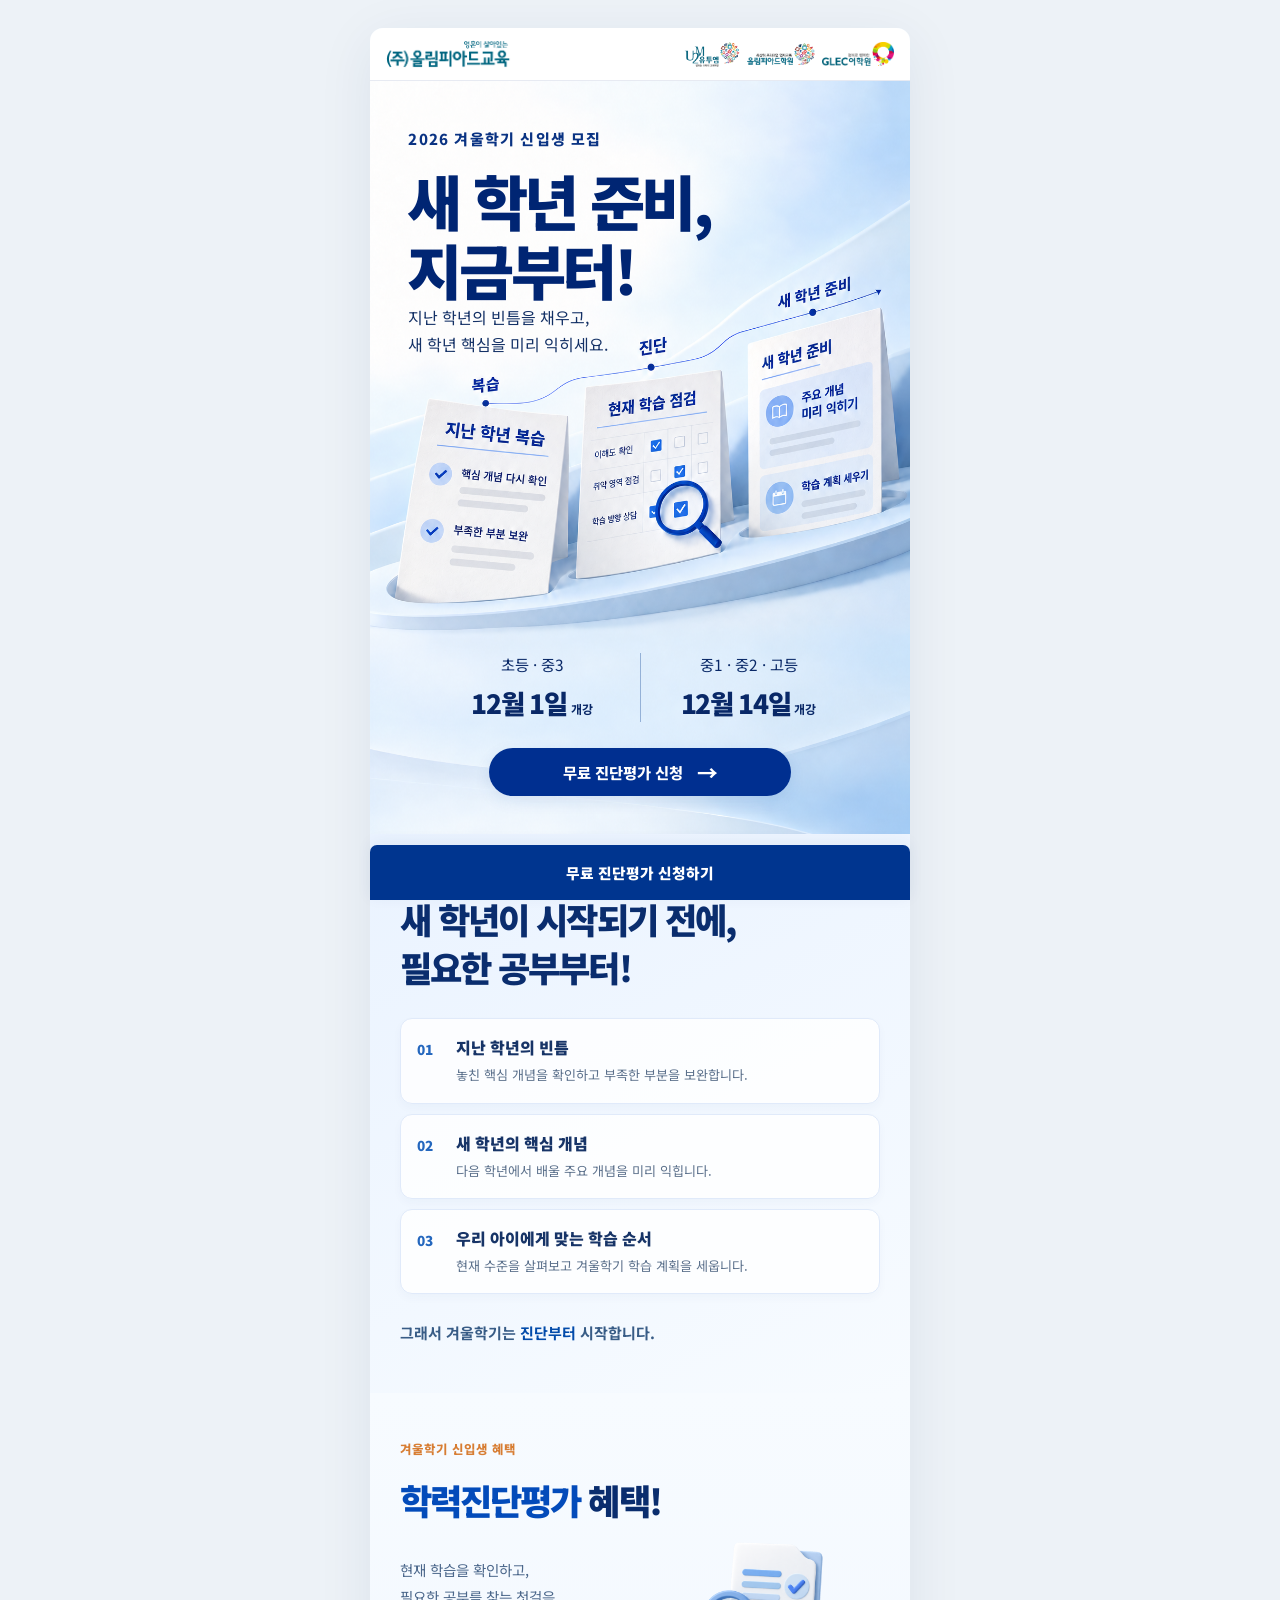
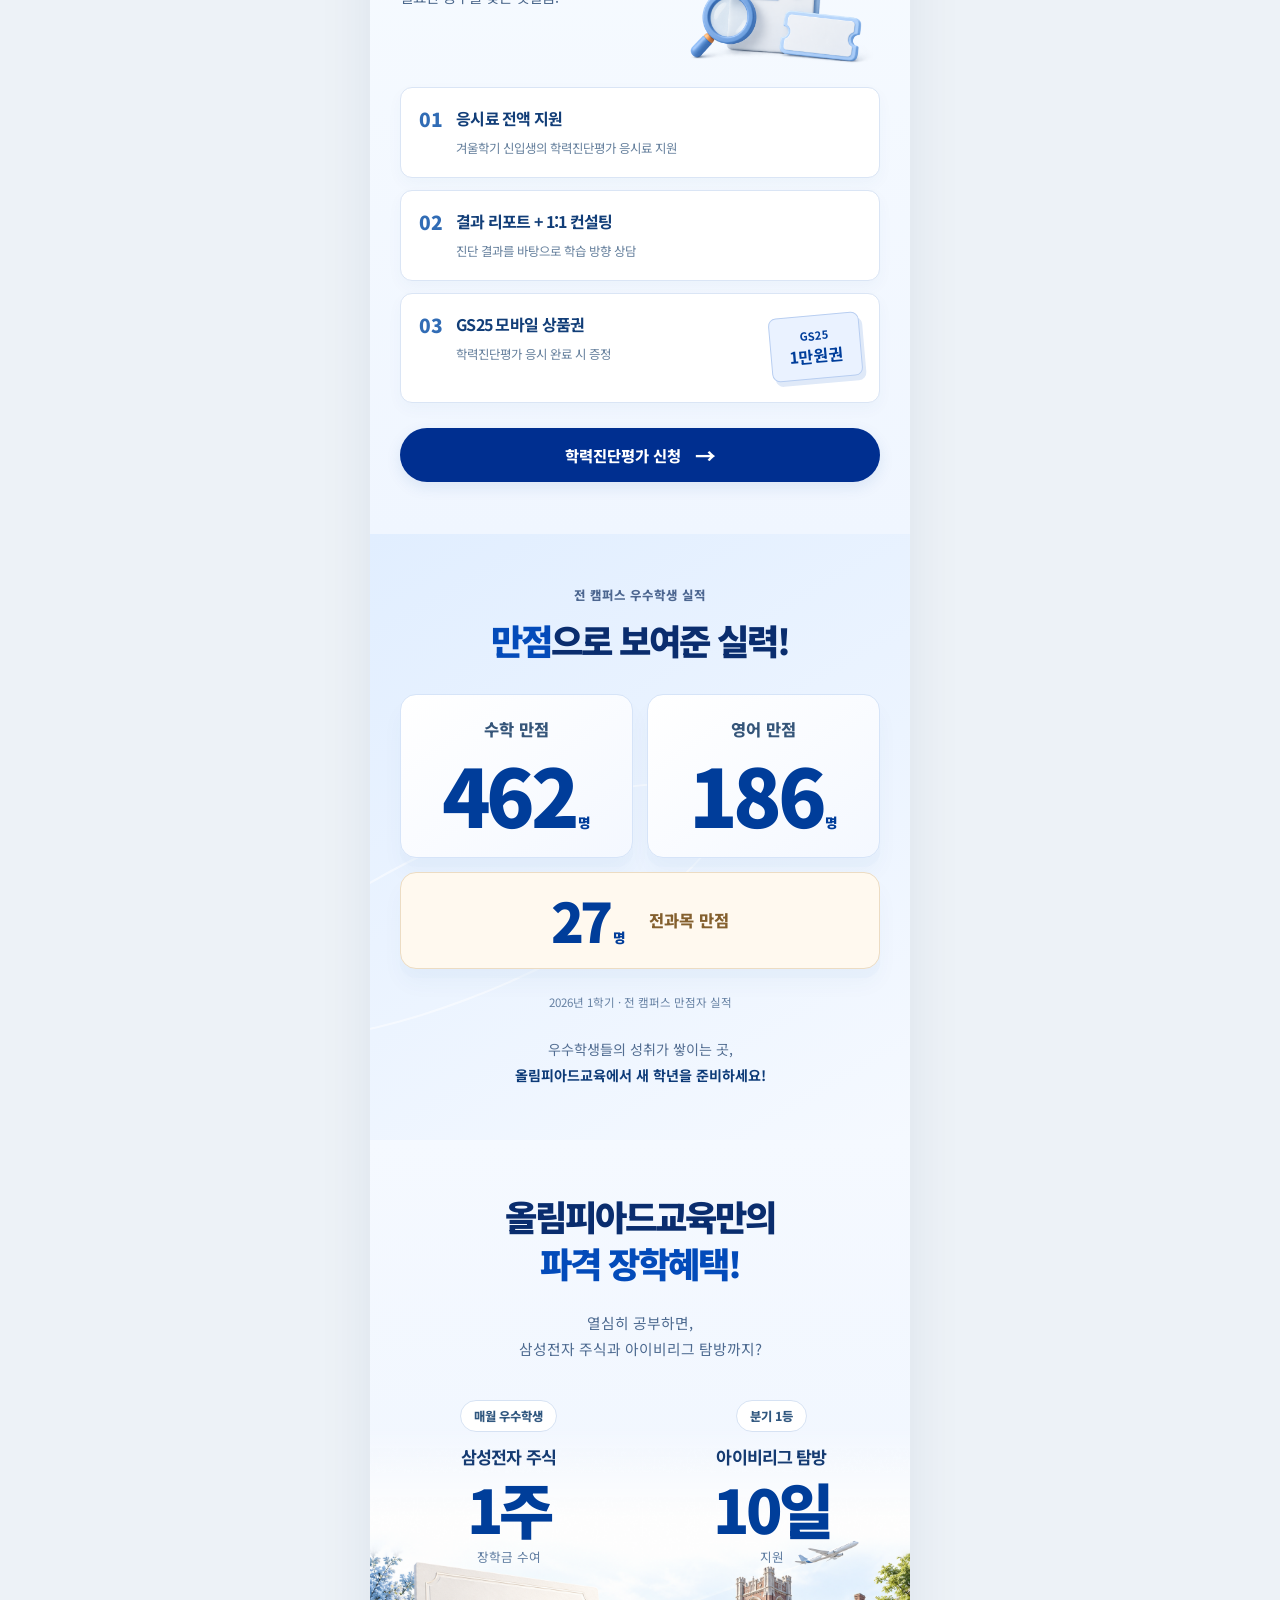
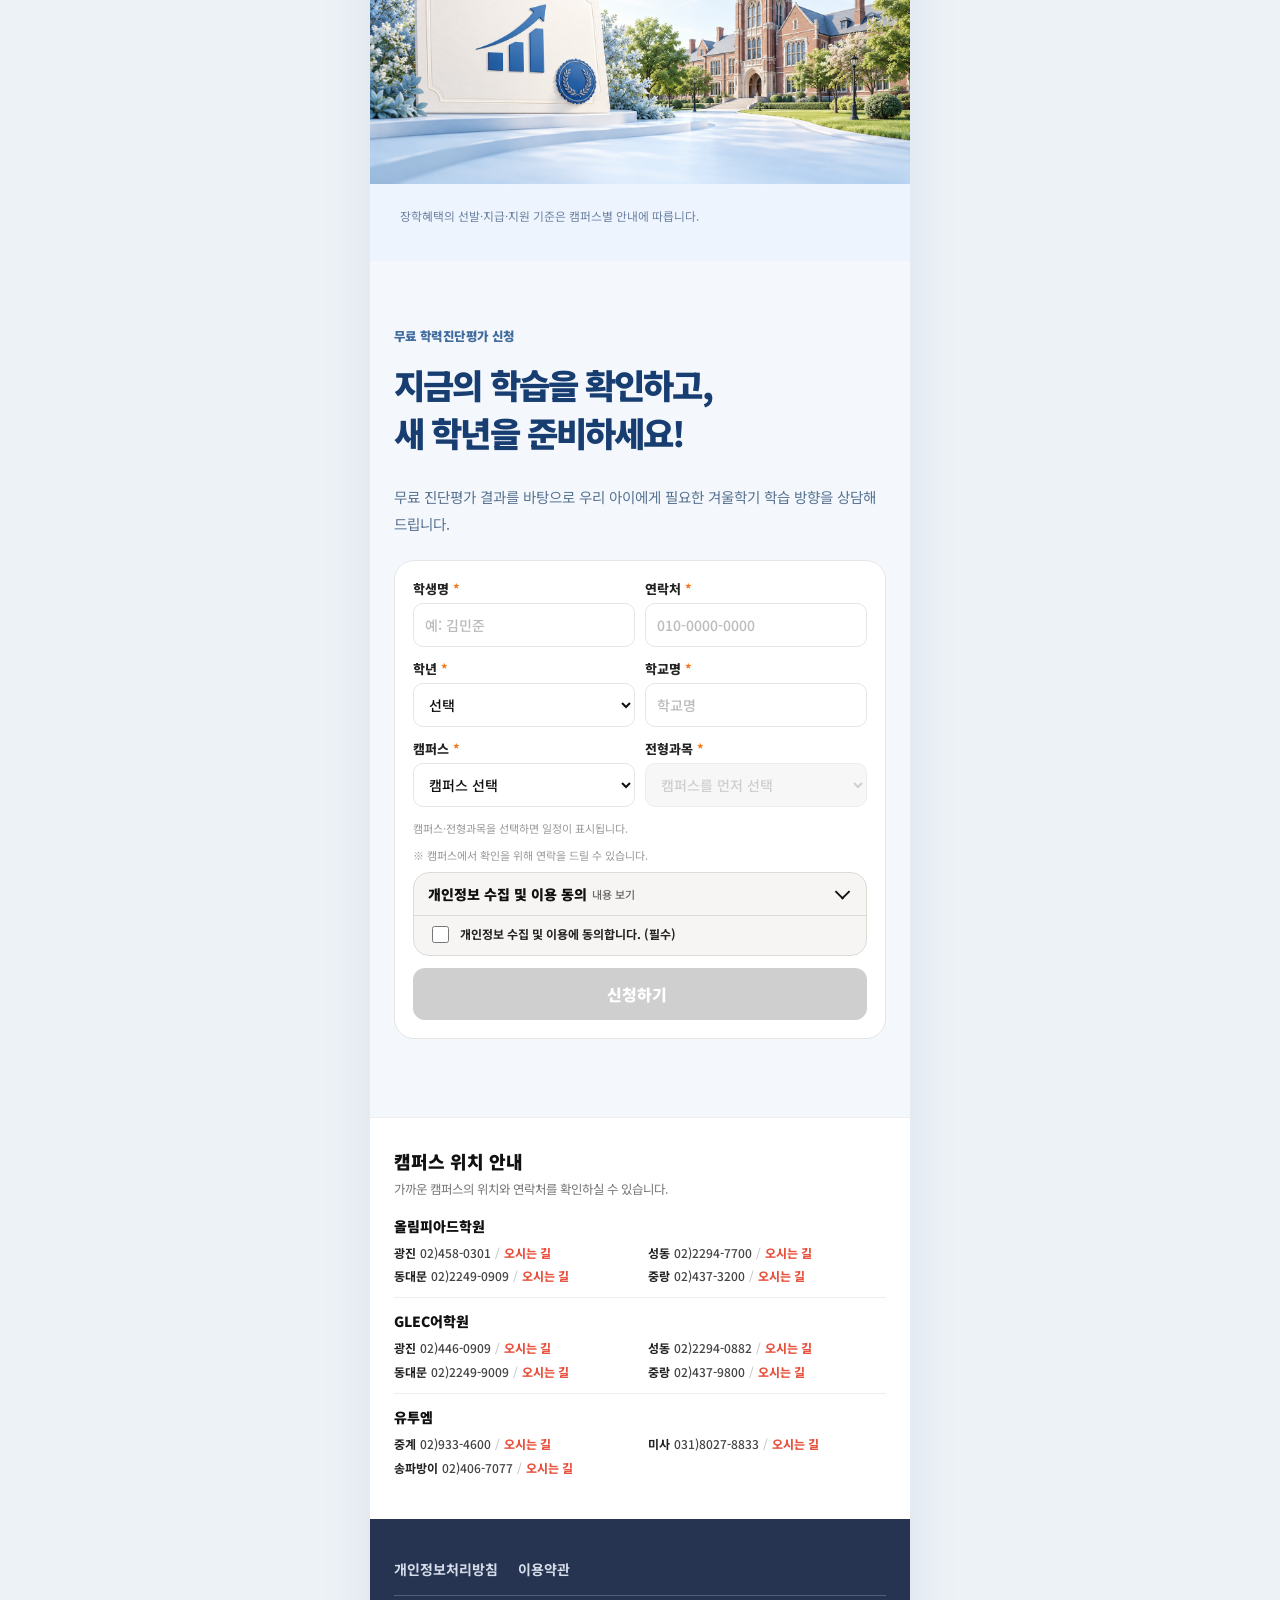
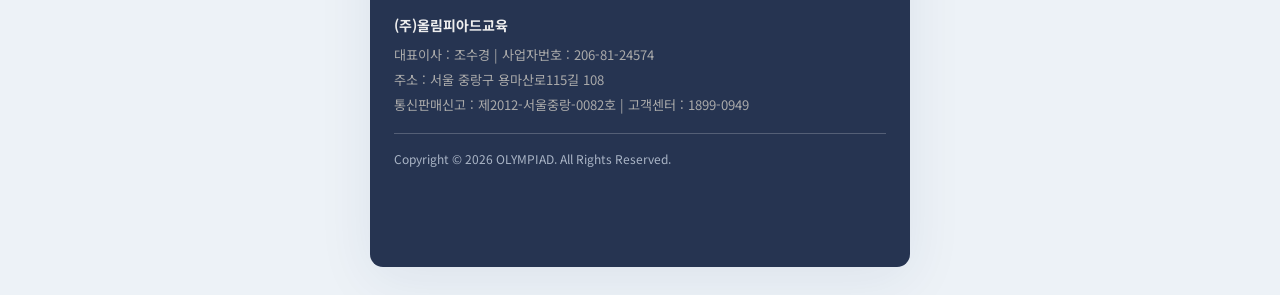
==== index.html @ a8b09dcf "Compact application form and open completion in a new window" ====
<!doctype html>
<html lang="ko">
<head>
  <meta charset="utf-8">
  <meta name="viewport" content="width=device-width, initial-scale=1">
  <meta name="theme-color" content="#10294b">
  <meta name="description" content="2026 겨울학기 신입생 모집. 새 학년을 준비하는 겨울, 무료 진단평가와 학습 상담으로 우리 아이에게 필요한 학습부터 시작하세요.">
  <title>2026 겨울학기 신입생 모집 | 올림피아드교육</title>
  <link rel="icon" type="image/svg+xml" href="data:image/svg+xml,%3Csvg xmlns='http://www.w3.org/2000/svg' viewBox='0 0 64 64'%3E%3Crect width='64' height='64' rx='14' fill='%2310294b'/%3E%3Cpath d='M14 46 30 17l8 14 12-8' fill='none' stroke='%2336c5d8' stroke-width='7' stroke-linecap='round' stroke-linejoin='round'/%3E%3C/svg%3E">
  <link rel="preconnect" href="https://fonts.googleapis.com">
  <link rel="preconnect" href="https://fonts.gstatic.com" crossorigin>
  <link href="https://fonts.googleapis.com/css2?family=Noto+Sans+KR:wght@400;500;600;700;800;900&display=swap" rel="stylesheet">
  <link rel="stylesheet" href="styles.css">
  <link rel="stylesheet" href="journey.css?v=20261006-spacing">
  <link rel="stylesheet" href="application-form.css?v=20261012-compact-popup">
</head>
<body>
  <div class="page-shell">
    <header class="site-header">
      <img class="top-logo" src="assets/logo-edu.png" alt="올림피아드교육">
      <div class="top-brand-logos" aria-label="교육 브랜드">
        <img class="logo-u2m" src="assets/logo-u2m.png" alt="U2M">
        <img class="logo-academy" src="assets/logo-academy.png" alt="올림피아드학원">
        <img class="logo-glec" src="assets/logo-glec.png" alt="GLEC 어학원">
      </div>
    </header>

    <main>
      <section class="campaign-hero" aria-labelledby="hero-title">
        <p class="campaign-label">2026 겨울학기 신입생 모집</p>
        <h1 id="hero-title">새 학년 준비,<br><strong>지금부터!</strong></h1>
        <p class="sr-only">복습: 지난 학년 핵심 개념 다시 확인, 부족한 부분 보완. 진단: 이해도 확인, 취약 영역 점검, 학습 방향 상담. 새 학년 준비: 주요 개념 미리 익히기, 학습 계획 세우기.</p>
        <p class="campaign-intro">지난 학년의 빈틈을 채우고,<br>새 학년 핵심을 미리 익히세요.</p>
        <div class="hero-enrollment">
          <div class="campaign-dates" aria-label="겨울학기 개강 일정">
            <div><span>초등 · 중3</span><strong>12월 1일</strong><small>개강</small></div>
            <div><span>중1 · 중2 · 고등</span><strong>12월 14일</strong><small>개강</small></div>
          </div>
          <a class="campaign-button" href="#consultation">무료 진단평가 신청 <span aria-hidden="true">→</span></a>
        </div>
      </section>

      <section class="editorial-section preparation" aria-labelledby="reason-title">
        <h2 id="reason-title">새 학년이 시작되기 전에,<br>필요한 공부부터!</h2>
        <div class="reason-list">
          <article>
            <span class="reason-number">01</span>
            <div><h3>지난 학년의 빈틈</h3><p>놓친 핵심 개념을 확인하고 부족한 부분을 보완합니다.</p></div>
          </article>
          <article>
            <span class="reason-number">02</span>
            <div><h3>새 학년의 핵심 개념</h3><p>다음 학년에서 배울 주요 개념을 미리 익힙니다.</p></div>
          </article>
          <article>
            <span class="reason-number">03</span>
            <div><h3>우리 아이에게 맞는 학습 순서</h3><p>현재 수준을 살펴보고 겨울학기 학습 계획을 세웁니다.</p></div>
          </article>
        </div>
        <p class="reason-conclusion">그래서 겨울학기는 <strong>진단부터</strong> 시작합니다.</p>
      </section>

      <section class="editorial-section assessment-benefits" aria-labelledby="benefits-title">
        <p class="campaign-label accent-label">겨울학기 신입생 혜택</p>
        <h2 id="benefits-title"><em>학력진단평가</em> 혜택!</h2>
        <div class="benefit-intro"><p>현재 학습을 확인하고,<br>필요한 공부를 찾는 첫걸음.</p><img src="assets/benefit-art-v3.png" alt="진단 리포트와 학습 점검, 상품권 혜택을 표현한 이미지" loading="lazy"></div>
        <ol class="benefit-lines">
          <li><span>01</span><div><h3>응시료 전액 지원</h3><p>겨울학기 신입생의 학력진단평가 응시료 지원</p></div></li>
          <li><span>02</span><div><h3>결과 리포트 + 1:1 컨설팅</h3><p>진단 결과를 바탕으로 학습 방향 상담</p></div></li>
          <li class="voucher-benefit"><span>03</span><div><h3>GS25 모바일 상품권</h3><p>학력진단평가 응시 완료 시 증정</p><b class="voucher-ticket"><span>GS25</span><strong>1만원권</strong></b></div></li>
        </ol>
        <a class="campaign-button" href="#consultation">학력진단평가 신청 <span aria-hidden="true">→</span></a>
      </section>

      <section class="editorial-section achievement" aria-labelledby="results-title">
        <p class="campaign-label">전 캠퍼스 우수학생 실적</p>
        <h2 id="results-title"><em>만점</em>으로 보여준 실력!</h2>
        <div class="score-lines">
          <div><strong>462<small>명</small></strong><span>수학 만점</span></div>
          <div><strong>186<small>명</small></strong><span>영어 만점</span></div>
          <div><strong>27<small>명</small></strong><span>전과목 만점</span></div>
        </div>
        <p class="achievement-period">2026년 1학기 · 전 캠퍼스 만점자 실적</p>
        <p class="achievement-message">우수학생들의 성취가 쌓이는 곳,<br><strong>올림피아드교육에서 새 학년을 준비하세요!</strong></p>
      </section>

      <section class="editorial-section rewards" aria-labelledby="scholarship-title">
        <h2 id="scholarship-title">올림피아드교육만의<br><em>파격 장학혜택!</em></h2>
        <p class="reward-question">열심히 공부하면,<br>삼성전자 주식과 아이비리그 탐방까지?</p>
        <div class="reward-scenes">
          <article class="stock-reward"><span>매월 우수학생</span><h3>삼성전자 주식</h3><strong>1주</strong><p>장학금 수여</p></article>
          <article class="travel-reward"><span>분기 1등</span><h3>아이비리그 탐방</h3><strong>10일</strong><p>지원</p></article>
          <img class="reward-panorama" src="assets/reward-art-v3.png" alt="주식 장학금과 해외 대학 탐방을 표현한 이미지" loading="lazy">
        </div>
        <p class="fine-print">장학혜택의 선발·지급·지원 기준은 캠퍼스별 안내에 따릅니다.</p>
      </section>

      <section class="section consultation" id="consultation" aria-labelledby="consultation-title">
        <p class="section-index">무료 학력진단평가 신청</p>
        <h2 id="consultation-title">지금의 학습을 확인하고,<br>새 학년을 준비하세요!</h2>
        <p class="section-lead">무료 진단평가 결과를 바탕으로 우리 아이에게 필요한 겨울학기 학습 방향을 상담해 드립니다.</p>
        <form id="applicationForm" class="form-wrap">
            <div class="form-grid" style="margin-bottom:18px;">
                <div class="form-field" style="margin-bottom:0;">
                    <label>학생명 <b>*</b></label>
                    <input name="studentName" required placeholder="예: 김민준">
                </div>
                <div class="form-field" style="margin-bottom:0;">
                    <label>연락처 <b>*</b></label>
                    <input name="phone" type="tel" required placeholder="010-0000-0000">
                </div>
            </div>
            <div class="form-grid" style="margin-bottom:18px;">
                <div class="form-field" style="margin-bottom:0;">
                    <label>학년 <b>*</b></label>
                    <select name="grade" required>
                        <option value="">선택</option>
                        <option>초2</option><option>초3</option><option>초4</option><option>초5</option><option>초6</option>
                        <option>중1</option><option>중2</option><option>중3</option>
                        <option>고1</option><option>고2</option><option>고3</option>
                    </select>
                </div>
                <div class="form-field" style="margin-bottom:0;">
                    <label>학교명 <b>*</b></label>
                    <input name="school" required placeholder="학교명">
                </div>
            </div>
            <div class="form-grid" style="margin-bottom:18px;">
                <div class="form-field" style="margin-bottom:0;">
                    <label>캠퍼스 <b>*</b></label>
                    <select id="campusSelect" name="campus" required>
                        <option value="">캠퍼스 선택</option>
                    </select>
                </div>
                <div class="form-field" style="margin-bottom:0;">
                    <label>전형과목 <b>*</b></label>
                    <select id="subjectSelect" name="subject" required disabled>
                        <option value="">캠퍼스를 먼저 선택</option>
                    </select>
                </div>
            </div>

            <p id="calendarInstruction" class="form-note">캠퍼스·전형과목을 선택하면 일정이 표시됩니다.</p>
            <div class="cal-wrap" hidden>
                <div class="cal-head">
                    <button id="prevMonthButton" type="button" aria-label="이전 달">‹</button>
                    <strong id="monthTitle">2026.11</strong>
                    <button id="nextMonthButton" type="button" aria-label="다음 달">›</button>
                </div>
                <div class="cal-days-header">
                    <span>일</span><span>월</span><span>화</span><span>수</span><span>목</span><span>금</span><span>토</span>
                </div>
                <div id="calendarDays" class="cal-days"></div>
            </div>

            <div class="time-wrap" hidden>
                <h4>희망시간 선택</h4>
                <div id="timeList" style="display:flex;flex-wrap:wrap;gap:8px;"></div>
            </div>

            <div class="date-row" hidden>
                <div class="date-box">
                    <div class="lbl">희망날짜</div>
                    <strong id="selectedDateText">날짜 선택 전</strong>
                </div>
                <div class="date-box">
                    <div class="lbl">희망시간</div>
                    <strong id="selectedTimeText">시간 선택 전</strong>
                </div>
            </div>

            <input type="hidden" name="region" value="서울특별시">
            <input type="hidden" name="referralSource" value="기타">
            <input type="hidden" name="referralDetail" value="랜딩">

            <p class="form-note">※ 캠퍼스에서 확인을 위해 연락을 드릴 수 있습니다.</p>
            <p id="submitStatus" class="form-status" role="status" aria-live="polite"></p>

            <div class="privacy-consent">
                <details class="privacy-details">
                    <summary>
                        <span class="privacy-summary-title">개인정보 수집 및 이용 동의</span>
                        <span class="privacy-summary-hint">내용 보기</span>
                    </summary>
                    <div class="privacy-box" tabindex="0">
                        <p>(주)올림피아드교육은 고객상담과 학력진단 및 설명회 신청시 다음과 같이 개인정보를 수집하고 있습니다. 수집한 개인정보는 “개인정보보호법”에 따라 보호하며, 개인정보 수집·이용목적 외로 처리하거나 정보주체의 동의 없이 외부에 제공 및 공유하지 않습니다. 또한, 개인정보가 분실·도난·유출·변조·훼손되지 않도록 안정성 확보에 필요한 조치를 취합니다.</p>
                        <h4>1. 수집하는 개인정보 항목</h4>
                        <p>(필수) 학생명, 연락처(자택 또는 휴대폰)<br>(선택) 학년, 학교명, 학부모이름, 이메일, 상담구분, 알게된 경로</p>
                        <h4>2. 개인정보의 수집 및 이용목적</h4>
                        <p>가. 고객 문의 응대 및 상담<br>나. 설명회 신청 참석 대상자 확인<br>다. 학력진단 신청 및 접수</p>
                        <h4>3. 개인정보의 보유 및 이용기간</h4>
                        <p>원칙적으로 개인정보의 수집 및 이용 목적이 달성된 후에는 이용자의 개인정보를 지체 없이 파기 합니다. 단, 회사 업무 및 통신비밀보호법, 전자상거래법 등 관련 법령에 의한 정보보호 및 보유 필요시 명시 기간 동안 다음과 같은 목적을 위해 보존합니다.</p>
                        <p>- 상담 및 설명회, 학력진단 업무처리, 분쟁 조정을 위한 기록보존, 불만 처리 등 민원처리, 고지사항 전달, 교육정보 제공</p>
                        <p>- 서비스 별 이용 및 보유 기간<br>• 입학상담 : 업무 종료후 6개월<br>• 학력진단 : 업무 종료후 6개월<br>• 설명회 : 행사 종료후 10일</p>
                        <h4>4. 개인정보 수집 · 이용에 대한 동의를 거부하실 수 있습니다.</h4>
                        <p>단, 필수 항목에 동의하지 않으시면 상담, 설명회, 학력진단 안내에 일부 제한이 있습니다.</p>
                    </div>
                </details>
                <label class="privacy-check">
                    <input id="privacyAgree" name="privacyAgree" type="checkbox" required>
                    <span>개인정보 수집 및 이용에 동의합니다. (필수)</span>
                </label>
            </div>

            <button id="submitButton" type="submit" class="submit-btn" disabled>
                신청하기 <i class="fa-solid fa-chevron-right" style="margin-left:6px;font-size:13px;"></i>
            </button>
        </form>
      </section>
    </main>

    <section class="campus-guide" aria-labelledby="campus-guide-title">
      <h2 class="campus-guide-title" id="campus-guide-title">캠퍼스 위치 안내</h2>
      <p class="campus-guide-desc">가까운 캠퍼스의 위치와 연락처를 확인하실 수 있습니다.</p>
      <div class="campus-group"><h3>올림피아드학원</h3><div class="campus-list">
        <div class="campus-item"><span class="campus-name">광진</span><a class="campus-phone" href="tel:024580301">02)458-0301</a><span class="campus-divider">/</span><a class="campus-location" href="https://naver.me/GbDd2W6d" target="_blank" rel="noopener">오시는 길</a></div>
        <div class="campus-item"><span class="campus-name">성동</span><a class="campus-phone" href="tel:0222947700">02)2294-7700</a><span class="campus-divider">/</span><a class="campus-location" href="https://naver.me/5PV4rDvb" target="_blank" rel="noopener">오시는 길</a></div>
        <div class="campus-item"><span class="campus-name">동대문</span><a class="campus-phone" href="tel:0222490909">02)2249-0909</a><span class="campus-divider">/</span><a class="campus-location" href="https://naver.me/xq3cEVG8" target="_blank" rel="noopener">오시는 길</a></div>
        <div class="campus-item"><span class="campus-name">중랑</span><a class="campus-phone" href="tel:024373200">02)437-3200</a><span class="campus-divider">/</span><a class="campus-location" href="https://naver.me/5uIMmPaX" target="_blank" rel="noopener">오시는 길</a></div>
      </div></div>
      <div class="campus-group"><h3>GLEC어학원</h3><div class="campus-list">
        <div class="campus-item"><span class="campus-name">광진</span><a class="campus-phone" href="tel:024460909">02)446-0909</a><span class="campus-divider">/</span><a class="campus-location" href="https://naver.me/5gFjhuY1" target="_blank" rel="noopener">오시는 길</a></div>
        <div class="campus-item"><span class="campus-name">성동</span><a class="campus-phone" href="tel:0222940882">02)2294-0882</a><span class="campus-divider">/</span><a class="campus-location" href="https://naver.me/xl057RI3" target="_blank" rel="noopener">오시는 길</a></div>
        <div class="campus-item"><span class="campus-name">동대문</span><a class="campus-phone" href="tel:0222499009">02)2249-9009</a><span class="campus-divider">/</span><a class="campus-location" href="https://naver.me/FCA2jsLO" target="_blank" rel="noopener">오시는 길</a></div>
        <div class="campus-item"><span class="campus-name">중랑</span><a class="campus-phone" href="tel:024379800">02)437-9800</a><span class="campus-divider">/</span><a class="campus-location" href="https://naver.me/FhUXFl2q" target="_blank" rel="noopener">오시는 길</a></div>
      </div></div>
      <div class="campus-group"><h3>유투엠</h3><div class="campus-list">
        <div class="campus-item"><span class="campus-name">중계</span><a class="campus-phone" href="tel:029334600">02)933-4600</a><span class="campus-divider">/</span><a class="campus-location" href="https://naver.me/5Hk0XrZi" target="_blank" rel="noopener">오시는 길</a></div>
        <div class="campus-item"><span class="campus-name">미사</span><a class="campus-phone" href="tel:03180278833">031)8027-8833</a><span class="campus-divider">/</span><a class="campus-location" href="https://naver.me/5vcEbEtO" target="_blank" rel="noopener">오시는 길</a></div>
        <div class="campus-item"><span class="campus-name">송파방이</span><a class="campus-phone" href="tel:024067077">02)406-7077</a><span class="campus-divider">/</span><a class="campus-location" href="https://naver.me/5UEPFBXH" target="_blank" rel="noopener">오시는 길</a></div>
      </div></div>
    </section>

    <footer class="site-footer">
      <div class="footer-links"><a href="https://www.u2math.co.kr/Other/SitePrivacy" target="_blank" rel="noopener">개인정보처리방침</a><a href="https://www.u2math.co.kr/Other/SiteTerm" target="_blank" rel="noopener">이용약관</a></div>
      <div class="footer-info"><p class="name">(주)올림피아드교육</p><p>대표이사 : 조수경 | 사업자번호 : 206-81-24574</p><p>주소 : 서울 중랑구 용마산로115길 108</p><p>통신판매신고 : 제2012-서울중랑-0082호 | 고객센터 : 1899-0949</p></div>
      <p class="footer-copy">Copyright &copy; 2026 OLYMPIAD. All Rights Reserved.</p>
    </footer>
  </div>
  <a class="sticky-link" href="#consultation">무료 진단평가 신청하기</a>
<div id="completeModal" class="complete-modal" hidden>
    <div class="complete-box" role="dialog" aria-modal="true" aria-labelledby="completeTitle">
        <div class="complete-icon" aria-hidden="true">✓</div>
        <h3 id="completeTitle">신청완료</h3>
        <p class="complete-note">이 페이지를 캡쳐해서 오시면<br><strong>3가지 혜택</strong>을 받으실 수 있습니다.</p>
        <p class="complete-caption">※ 캠퍼스에서 확인을 위해 연락을 드릴 수 있습니다.</p>
        <button id="completeCloseButton" type="button" class="complete-close">확인</button>
    </div>
</div>


  <script src="config.js?v=20261012-original-form"></script>
  <script src="application-form.js?v=20261012-compact-popup"></script>
</body>
</html>
---- styles.css ----
:root{font-family:'Noto Sans KR',sans-serif;color:#18364d;background:#eef4f6;font-synthesis:none;scroll-behavior:smooth}
*{box-sizing:border-box}
body{margin:0;word-break:keep-all}
img{display:block;max-width:100%;height:auto}
a{color:inherit}
.page-shell{max-width:540px;min-height:100vh;margin:auto;background:#fff;box-shadow:0 16px 70px #18364d12}
.site-header{position:relative;z-index:1;padding:12px 16px;display:flex;align-items:center;justify-content:space-between;gap:12px;background:#fff;border-bottom:1px solid #e7eaf2}
.site-header .top-logo{width:auto;height:28px;flex:0 0 auto;object-fit:contain}
.top-brand-logos{display:flex;align-items:center;justify-content:flex-end;gap:7px;min-width:0}
.top-brand-logos img{display:block;width:auto;max-width:100%;object-fit:contain}
.top-brand-logos .logo-u2m{height:25px}
.top-brand-logos .logo-academy{height:23px}
.top-brand-logos .logo-glec{height:25px}
.hero{padding:37px 24px 45px;background:#f4fbfc}
.hero{background:#f1faff;padding-top:32px}
.hero h1 strong{color:#ea684d}
.hero .hero-lead{font-size:1.13rem;color:#355d72;font-weight:600;line-height:1.65;margin-bottom:8px}
.hero-art{width:calc(100% + 48px);max-width:none;margin:4px -24px 14px;aspect-ratio:4/3;object-fit:cover}
.hero-message{padding:0 0 20px}
.hero-message>span{font-size:.9rem;font-weight:900;color:#137792}
.hero-message p{margin:8px 0 0;font-size:1rem;line-height:1.75;color:#425f71}
.hero-message strong{color:#173e57;font-weight:900}
.eyebrow,.section-index{margin:0 0 16px;color:#1286a0;font-size:.78rem;font-weight:900;letter-spacing:.1em}
.hero h1{font-size:clamp(2.05rem,8.4vw,2.7rem);line-height:1.3;letter-spacing:-.06em;margin:0 0 23px;font-weight:900;color:#13324b}
.hero h1 strong{font-weight:900;color:#0785a0}
.hero-lead,.section-lead{font-size:1rem;line-height:1.85;color:#425f71;margin:0 0 23px}
.hero-emphasis{font-size:1.09rem;line-height:1.7;font-weight:800;margin:0 0 23px;padding-left:13px;border-left:3px solid #1ba7bb}
.hero-date{border-top:1px solid #b9d7de;border-bottom:1px solid #b9d7de;margin-bottom:24px}
.hero-date>div{display:flex;justify-content:space-between;gap:10px;padding:12px 0;align-items:baseline}
.hero-date>div+div{border-top:1px solid #d1e4e9}
.hero-date span{font-size:.89rem;color:#476476}
.hero-date strong{font-size:.97rem;white-space:nowrap}
.primary-link,.sticky-link,.submit-btn{display:block;background:#087f9a;color:#fff;text-align:center;text-decoration:none;font:900 1rem 'Noto Sans KR',sans-serif;border:0;cursor:pointer}
.primary-link{padding:16px;border-radius:6px}
.primary-link:hover,.sticky-link:hover,.submit-btn:hover{background:#076b83}
.transition-visual{margin:0;background:#fff}
.transition-visual img{width:100%;height:275px;object-fit:cover;object-position:center}
.transition-visual figcaption{font-size:.86rem;line-height:1.6;color:#547083;padding:13px 24px;border-bottom:1px solid #dbe7eb}
.section{padding:66px 24px}
.section h2,.opening h2{font-size:clamp(1.75rem,7vw,2.13rem);line-height:1.4;letter-spacing:-.055em;font-weight:900;margin:0 0 27px}
.reason-list{border-top:2px solid #15364f}
.reason-list article{display:grid;grid-template-columns:42px 1fr;gap:7px;padding:19px 0;border-bottom:1px solid #d9e5e9}
.reason-number{font-size:.84rem;font-weight:900;color:#14869e;padding-top:4px}
.reason-list h3{font-size:1.13rem;line-height:1.5;margin:0 0 7px;font-weight:900}
.reason-list p{font-size:1rem;line-height:1.8;color:#496477;margin:0}
.reason-conclusion{font-size:1.1rem;font-weight:700;line-height:1.7;margin:26px 0 0}
.reason-conclusion strong{color:#087f9a}
.diagnosis,.opening,.consultation{background:#eaf7f9}
.diagnosis-steps{list-style:none;padding:0;margin:0 0 22px;border-top:1px solid #b8d9df}
.diagnosis-steps li{display:flex;gap:18px;align-items:center;padding:13px 0;border-bottom:1px solid #b8d9df}
.diagnosis-steps span{font-size:.82rem;font-weight:900;color:#1689a0}
.diagnosis-steps strong{font-size:1rem}
.text-link{display:block;padding:15px;border:1.5px solid #087f9a;border-radius:6px;text-align:center;text-decoration:none;font-weight:800;color:#086e86}
.text-link:hover{background:#dcf3f6}
.opening{padding:64px 24px}
.opening h2{margin-bottom:28px}
.opening-dates{border-top:2px solid #15364f}
.opening-dates p{display:flex;justify-content:space-between;align-items:center;gap:9px;margin:0;padding:17px 0;border-bottom:1px solid #bbd9df}
.opening-dates span{font-size:1.06rem;font-weight:900;color:#087f9a}
.opening-dates strong{font-size:.93rem;white-space:nowrap}
.opening-note{font-size:.89rem;line-height:1.6;color:#567084;margin:19px 0 0}
.results-period{font-size:.93rem;color:#557184;margin:0 0 18px}
.results{background:#eaf5ff;padding-top:58px}
.results .section-index{color:#22789f;letter-spacing:0;font-size:.88rem}
.results h2{font-size:clamp(1.65rem,6.5vw,2.03rem);margin-bottom:16px}
.results h2 em{font-style:normal;color:#087f9a}
.results-lead{font-size:1.03rem;color:#365b73;line-height:1.8;margin:0}
.results-art{width:calc(100% + 48px);max-width:none;margin:14px -24px 4px;aspect-ratio:4/3;object-fit:cover}
.results .results-period{font-weight:800;font-size:.87rem;text-align:center;margin-top:18px}
.result-main{display:flex;justify-content:space-between;align-items:baseline;padding:21px 20px;background:#e0f3f6;border-top:4px solid #1595a9}
.result-main span,.result-secondary span{font-size:1.07rem;font-weight:800}
.result-main strong{font-size:3.2rem;line-height:1;font-weight:900;letter-spacing:-.06em}
.result-main small,.result-secondary small{font-size:1rem;margin-left:3px;letter-spacing:0}
.result-secondary{display:grid;grid-template-columns:1fr 1fr;gap:10px;margin-top:10px}
.result-secondary p{display:flex;flex-direction:column;gap:12px;margin:0;padding:18px;background:#f0f6f7}
.result-secondary span{font-size:.93rem}
.result-secondary strong{font-size:2.15rem;line-height:1;font-weight:900;letter-spacing:-.06em}
.results .result-main{background:#fff;border-top:4px solid #eeaa43;border-radius:3px;padding:23px 21px}
.results .result-main strong{font-size:4.1rem;color:#0c638a}
.results .result-secondary p{background:#fff;padding:22px 18px;border-bottom:3px solid #c0e4f6}
.results .result-secondary strong{font-size:2.65rem;color:#0c638a}
.scholarship{background:#fbfcf6}
.scholarship{background:#fffaf0}
.scholarship-art{width:calc(100% + 48px);max-width:none;margin:12px -24px 24px;aspect-ratio:4/3;object-fit:cover}
.scholarship-benefits article{background:#fff;padding:21px 18px;margin-top:12px;border:1px solid #eadfbd;border-left:4px solid #e9b839}
.scholarship-benefits{border:0}
.new-student small{display:inline;font-size:.85rem;margin-left:4px}
.scholarship-question{font-size:clamp(1.45rem,6.4vw,1.85rem);font-weight:900;line-height:1.5;letter-spacing:-.045em;margin:0 0 16px;color:#0a7891}
.scholarship-benefits{border-top:2px solid #15364f}
.scholarship-benefits article{padding:18px 0;border-bottom:1px solid #d9e5e9}
.scholarship-benefits span{display:block;color:#087f9a;font-size:.85rem;font-weight:900;margin-bottom:6px}
.scholarship-benefits strong{font-size:1.3rem;line-height:1.4;font-weight:900}
.scholarship-benefits p{display:inline;font-size:1rem;font-weight:700;margin:0 0 0 5px}
.new-student{margin-top:26px;background:#fff;border-left:4px solid #e6c85e;padding:21px}
.new-student h3{font-size:1.1rem;margin:0 0 15px}
.new-student p{font-size:.98rem;font-weight:700;line-height:1.6;margin:9px 0}
.new-student small{display:block;color:#667d8a;font-size:.83rem;font-weight:500}
.fine-print{font-size:.83rem;line-height:1.7;color:#657d8a;margin:16px 0 0}
.consultation{padding-bottom:78px}
.application-form{padding:22px;background:#fff;border:1px solid #d1e2e6;border-radius:7px}
.form-intro{font-size:.93rem;line-height:1.7;color:#445f70;margin:0 0 12px}
.form-prelaunch{font-size:.84rem;font-weight:700;line-height:1.6;color:#805e16;background:#fff7db;padding:10px 12px;margin:0 0 23px}
.form-grid{display:grid;grid-template-columns:1fr 1fr;gap:17px 11px}
.form-grid label{display:flex;flex-direction:column;gap:7px;font-size:.9rem;font-weight:800}
.form-grid input,.form-grid select{width:100%;min-width:0;height:48px;border:1px solid #cddce1;border-radius:5px;padding:0 11px;background:#fff;color:#18364d;font:500 .94rem 'Noto Sans KR',sans-serif}
.form-grid select:disabled{color:#8296a0;background:#f4f7f8}
.calendar{margin-top:23px;border:1px solid #cddce1;border-radius:6px;overflow:hidden}
.calendar-head{height:55px;display:flex;align-items:center;justify-content:space-between;border-bottom:1px solid #d9e6e9;padding:0 12px}
.calendar-head strong{font-size:1rem}
.calendar-head button{border:0;background:none;color:#087f9a;font-size:1.65rem;width:38px;height:38px;cursor:pointer}
.calendar-head button:disabled{color:#b9cbd0;cursor:default}
.calendar-weekdays,.calendar-days{display:grid;grid-template-columns:repeat(7,minmax(0,1fr));text-align:center}
.calendar-weekdays{padding:11px 8px 7px;color:#5a7483;font-size:.82rem;font-weight:800}
.calendar-days{padding:0 8px 12px;row-gap:4px}
.calendar-days button{height:37px;border:0;background:#fff;color:#a6b6bf;font:600 .9rem 'Noto Sans KR',sans-serif;cursor:not-allowed}
.calendar-note{font-size:.82rem;line-height:1.6;color:#667f8b;margin:10px 0 19px}
.selected-summary{display:grid;grid-template-columns:1fr 1fr;gap:9px}
.selected-summary p{margin:0;background:#f3f7f8;padding:12px}
.selected-summary span{display:block;font-size:.77rem;color:#68818c;margin-bottom:4px}
.selected-summary strong{font-size:.91rem}
.privacy-consent{margin:21px 0 16px;overflow:hidden;border:1.5px solid #dedbd7;border-radius:8px;background:#f7f5f3}
.privacy-details summary{position:relative;display:flex;align-items:center;min-height:50px;padding:12px 46px 12px 14px;color:#111;cursor:pointer;list-style:none;user-select:none}
.privacy-details summary::-webkit-details-marker{display:none}
.privacy-details summary::after{content:"";position:absolute;top:50%;right:18px;width:9px;height:9px;border-right:2px solid #111;border-bottom:2px solid #111;transform:translateY(-70%) rotate(45deg)}
.privacy-details[open] summary::after{transform:translateY(-20%) rotate(225deg)}
.privacy-summary-title{font-size:.875rem;font-weight:900}
.privacy-summary-hint{margin-left:5px;color:#666;font-size:.7rem;font-weight:500}
.privacy-box{height:130px;overflow-y:auto;border-top:1px solid #dedbd7;background:#fff;padding:14px;color:#444;font-size:.75rem;line-height:1.75}
.privacy-box h4{color:#111;font-size:.82rem;font-weight:900;margin:16px 0 6px}
.privacy-box h4:first-child{margin-top:0}
.privacy-box p{margin:0 0 10px}
.privacy-check{display:flex;align-items:flex-start;gap:8px;margin:0;padding:12px 14px;border-top:1px solid #dedbd7;color:#222;font-size:.82rem;font-weight:700;line-height:1.45}
.privacy-check input{width:17px;height:17px;margin-top:1px;flex-shrink:0;accent-color:#087f9a}
.submit-btn:disabled{background:#b8c9d0;cursor:not-allowed}
.submit-btn{width:100%;padding:16px;border-radius:5px}
.submit-status{min-height:1.5em;margin:10px 0 0;color:#8a641b;font-size:.83rem;line-height:1.6}
.consultation-dates{display:flex;flex-direction:column;gap:5px;color:#5c7584;font-size:.86rem;margin-top:19px}
.campus-guide{background:#fff;border-top:1px solid #eee;padding:30px 24px}
.campus-guide-title{color:#111;font-size:1.125rem;font-weight:900;margin:0 0 6px}
.campus-guide-desc{color:#777;font-size:.78rem;line-height:1.6;margin:0 0 16px}
.campus-group{border-top:1px solid #eee;padding:13px 0}
.campus-group:first-of-type{border-top:none;padding-top:0}
.campus-group h3{color:#111;font-size:.875rem;font-weight:900;margin:0 0 8px}
.campus-list{display:grid;grid-template-columns:1fr 1fr;gap:6px 16px}
.campus-item{color:#555;font-size:.75rem;line-height:1.45;white-space:nowrap}
.campus-name{color:#222;font-weight:700;margin-right:4px}
.campus-phone{color:#444;font-weight:500;text-decoration:none}
.campus-divider{color:#bbb;margin:0 4px}
.campus-location{color:#e8523e;font-weight:800;text-decoration:none}
.site-footer{background:#263451;padding:40px 24px 100px;color:#aaa;font-size:.82rem}
.footer-links{display:flex;gap:20px;border-bottom:1px solid #ffffff36;padding-bottom:16px;margin-bottom:16px}
.footer-links a{color:#d5dce9;font-weight:700;font-size:.875rem;text-decoration:none}
.footer-links a:hover{color:#fff}
.footer-info{line-height:1.9}
.footer-info p{margin:0}
.footer-info .name{color:#eee;font-weight:700;font-size:.875rem;margin-bottom:4px}
.footer-copy{margin:16px 0 0;padding-top:16px;border-top:1px solid #ffffff36;color:#aab5c6;font-size:.75rem}
.sticky-link{position:fixed;z-index:20;bottom:0;left:50%;transform:translateX(-50%);width:min(100%,540px);padding:17px 15px;box-shadow:0 -6px 25px #18364d26}
a:focus-visible,button:focus-visible,input:focus-visible,select:focus-visible,summary:focus-visible{outline:3px solid #1ca9bb;outline-offset:2px}
@media(max-width:430px){.campus-list{grid-template-columns:1fr;gap:5px}}
@media(max-width:380px){.site-header{padding:11px 12px;gap:8px}.site-header .top-logo{height:25px}.top-brand-logos{gap:5px}.top-brand-logos .logo-u2m{height:21px}.top-brand-logos .logo-academy{height:20px}.top-brand-logos .logo-glec{height:21px}.hero,.section,.opening,.site-footer{padding-left:18px;padding-right:18px}.hero-date span,.hero-date strong{font-size:.85rem}.opening-dates p{align-items:flex-start;flex-direction:column;gap:3px}.application-form{padding:16px}.form-grid{gap:14px 7px}.result-main strong{font-size:2.65rem}.result-secondary strong{font-size:1.8rem}}
@media(min-width:700px){.page-shell{margin-top:28px;margin-bottom:28px;border-radius:13px;overflow:hidden}.sticky-link{border-radius:7px 7px 0 0}}
@media(prefers-reduced-motion:reduce){:root{scroll-behavior:auto}}
.hero #hero-title strong{color:#e36148}
.scholarship .scholarship-benefits{border:0}
.scholarship .scholarship-benefits article{background:#fff;padding:21px 18px;margin-top:12px;border:1px solid #eadfbd;border-left:4px solid #e9b839}
.scholarship .new-student small{display:inline;font-size:.85rem;margin-left:4px}
@media(max-width:380px){.hero-art,.results-art,.scholarship-art{width:calc(100% + 36px);margin-left:-18px;margin-right:-18px}.results .result-secondary strong{font-size:2.1rem}.hero h1{font-size:2rem}}
---- journey.css ----
/* Cohesive learning journey. Graphic imagery + accessible live campaign copy. */
:root{color:#092867;background:#edf2f7}
.page-shell{background:#eaf4ff;box-shadow:0 12px 55px #15396b14}
.sr-only{position:absolute!important;width:1px;height:1px;padding:0;margin:-1px;overflow:hidden;clip:rect(0,0,0,0);white-space:nowrap;border:0}
.campaign-hero{position:relative;container-type:inline-size;padding-top:103.77%;background:#eaf3ff url('assets/hero-production-v3.png') top center/100% auto no-repeat;overflow:hidden}
.campaign-label{font-size:.78rem;letter-spacing:.08em;color:#4c6690;font-weight:800;margin:0 0 18px}
.campaign-hero>.campaign-label{position:absolute;top:8.77cqw;left:7.1%;font-size:clamp(.75rem,2.6vw,.94rem);color:#0a3383}
.campaign-hero h1{position:absolute;left:6.9%;top:15.47cqw;margin:0;font-size:clamp(2.15rem,10.5vw,3.75rem);letter-spacing:-.055em;line-height:1.15;font-weight:900;color:#002573}
.campaign-hero h1 strong{font-weight:900}
.campaign-intro{position:absolute;top:41.25cqw;left:7.1%;font-size:clamp(.75rem,2.8vw,1rem);line-height:1.7;margin:0;color:#143166}
.hero-enrollment{padding:12px 0 38px}
.calendar-days button:not(:disabled){color:#073b94;background:#e5efff;cursor:pointer;border-radius:6px}
.calendar-days button[aria-pressed="true"]{background:#073b94;color:#fff}
.time-options{display:flex;flex-wrap:wrap;gap:8px;margin:0 0 16px}
.time-options button{border:1px solid #b4c9e5;border-radius:6px;background:#fff;padding:9px 17px;color:#12376d;cursor:pointer;font:inherit}
.time-options button[aria-pressed="true"]{background:#073b94;color:#fff}
.campaign-dates{margin:0 10%;display:grid;grid-template-columns:1fr 1fr;text-align:center}
.campaign-dates>div+div{border-left:1px solid #94b1d7}
.campaign-dates span{display:block;font-size:clamp(.7rem,2.8vw,.96rem);margin-bottom:8px}
.campaign-dates strong{font-size:clamp(1.05rem,4.6vw,1.65rem);font-weight:900;letter-spacing:-.05em}.campaign-dates small{font-size:.75rem;margin-left:4px;font-weight:700}
.campaign-button{display:flex;align-items:center;justify-content:center;gap:14px;background:#002f90;color:#fff;text-align:center;font-size:.96rem;font-weight:800;text-decoration:none;padding:16px 20px;border-radius:28px;box-shadow:0 5px 15px #124ea01a}
.campaign-button:hover{background:#0043ba}.campaign-button span{font-size:1.3rem;line-height:1}
.hero-enrollment>.campaign-button{margin:26px 22% 0;font-size:clamp(.74rem,2.7vw,.96rem);padding:13px 5px}
.editorial-section{position:relative;padding:52px 30px;background:#edf5ff}
.editorial-section h2{font-size:clamp(1.6rem,6.5vw,2.2rem);line-height:1.35;font-weight:900;letter-spacing:-.055em;margin:0 0 23px;color:#0a2d6e}
.editorial-section em{font-style:normal;color:#034bba}
.preparation{background:linear-gradient(155deg,#eaf3ff,#f7fbff);padding-top:37px;padding-bottom:47px}
.preparation:before{content:'';display:block;width:35px;height:2px;background:#003783;margin-bottom:22px}
.preparation .reason-list{border:0;display:grid;gap:10px;margin-top:28px}
.preparation .reason-list article{border:1px solid #e0eafa;border-radius:12px;background:#ffffffd6;grid-template-columns:32px 1fr;box-shadow:0 4px 10px #21467c08;padding:16px}
.reason-number{color:#2467be;font-size:.85rem}.preparation .reason-list h3{font-size:1rem;color:#173467;margin-bottom:5px}.preparation .reason-list p{color:#5c718c;font-size:.82rem;line-height:1.7}.reason-conclusion{font-size:.94rem;color:#385c86}.reason-conclusion strong{color:#034baa}
.assessment-benefits{background:linear-gradient(#f7fbff,#f0f6ff);padding-top:47px}
.accent-label{color:#d77d33}.benefit-intro{position:relative;min-height:132px;margin:-3px 0 5px}.benefit-intro p{position:relative;z-index:1;font-size:.91rem;line-height:1.85;color:#4b678b;padding-top:14px}.benefit-intro img{position:absolute;right:-6px;top:-21px;width:46%;height:157px;object-fit:contain}
.benefit-lines{list-style:none;padding:0;margin:12px 0 25px;display:grid;gap:12px}
.benefit-lines li{display:flex;gap:13px;padding:18px;background:#fff;border:1px solid #dae5f5;border-radius:12px;box-shadow:0 6px 16px #294e8109}
.benefit-lines li>span{font-size:1.2rem;font-weight:900;color:#316cb5;line-height:1.4}.benefit-lines li>div{flex:1;min-width:0}.benefit-lines h3{font-size:1rem;line-height:1.55;letter-spacing:-.045em;margin:0 0 7px;color:#123e78}.benefit-lines p{font-size:.78rem;line-height:1.7;color:#66809d;margin:0}
.voucher-benefit>div{position:relative;padding-right:97px;min-height:72px}.voucher-ticket{position:absolute;right:0;top:3px;width:91px;min-height:64px;border:1px solid #b8cef1;border-radius:8px;transform:rotate(-5deg);background:#eaf2ff;color:#003e9b;display:flex;flex-direction:column;align-items:center;justify-content:center;box-shadow:3px 5px 0 #dfe9f8}.voucher-ticket span{font-size:.7rem}.voucher-ticket strong{font-size:1rem;line-height:1.5}
.achievement{background:linear-gradient(150deg,#e1eeff,#f5f9ff);overflow:hidden;text-align:center}
.achievement:before{content:'';position:absolute;width:520px;height:150px;border:2px solid #fff8;border-radius:50%;left:-150px;top:300px;transform:rotate(-24deg);pointer-events:none}
.achievement .campaign-label{margin-bottom:12px}.achievement h2{margin-bottom:30px}
.score-lines{position:relative;display:grid;grid-template-columns:1fr 1fr;gap:14px}
.score-lines>div{display:flex;flex-direction:column-reverse;align-items:center;justify-content:center;gap:13px;padding:24px 10px;border:1px solid #d6e4f8;background:linear-gradient(145deg,#fff,#f4f8ff);border-radius:16px;box-shadow:0 9px 0 #dbe7f74d,0 15px 22px #28539009}
.score-lines>div:last-child{grid-column:1/-1;flex-direction:row;gap:23px;background:#fff9ef;border-color:#ecdcc3;padding:20px}
.score-lines strong{font-size:clamp(3rem,15vw,5rem);font-weight:900;letter-spacing:-.06em;line-height:1;color:#003d9a;white-space:nowrap}.score-lines small{font-size:.85rem;margin-left:3px;letter-spacing:0}
.score-lines span{font-size:1.03rem;font-weight:800;color:#355579;line-height:1.3}.score-lines span br{display:none}.score-lines>div:last-child strong{font-size:3.4rem}.score-lines>div:last-child span{color:#84602e}.achievement-period{font-size:.72rem;color:#6681a3;margin:25px 0 26px}.achievement-message{position:relative;font-size:.88rem;line-height:1.85;color:#536e92;margin:0}.achievement-message strong{color:#0d3b78}
.rewards{background:linear-gradient(#f5f9ff,#edf4fe);text-align:center;padding-bottom:35px}
.reward-question{font-size:.92rem;line-height:1.8;color:#4d6a90;margin:0 0 16px}
.reward-scenes{position:relative;display:grid;grid-template-columns:1fr 1fr;gap:14px;min-height:405px;margin-left:-16px;margin-right:-16px;isolation:isolate}
.reward-scenes article{position:relative;z-index:1;text-align:center;padding:21px 8px 0}.reward-scenes article>span{display:inline-block;font-size:.77rem;font-weight:800;color:#30577f;background:#fff;border:1px solid #d6e2f3;border-radius:20px;padding:6px 13px}.reward-scenes h3{font-size:1.08rem;letter-spacing:-.05em;margin:12px 0 7px;color:#153b72}.reward-scenes strong{display:block;font-size:3.75rem;line-height:1.08;letter-spacing:-.07em;font-weight:900;color:#003e9a}.reward-scenes article p{font-size:.79rem;color:#607da1;margin:6px 0 0}
.reward-panorama{position:absolute;z-index:0;bottom:0;left:-14px;width:calc(100% + 28px);max-width:none;mix-blend-mode:multiply;mask-image:linear-gradient(to bottom,transparent,#000 27%);pointer-events:none}
.rewards .fine-print{font-size:.74rem;color:#6b81a0;text-align:left;line-height:1.8;margin:21px 0 0}
.consultation{background:#f4f8fd;color:#173d71}.consultation .section-index{color:#406b9c;letter-spacing:.03em}.consultation .section-lead{font-size:.91rem;color:#587291}.application-form{box-shadow:0 8px 22px #28518c07;border-color:#dae4f2}
.primary-link,.sticky-link,.submit-btn{background:#00358f}.primary-link:hover,.sticky-link:hover,.submit-btn:hover{background:#0046b1}.sticky-link{box-shadow:0 -3px 15px #20458010;font-size:.92rem}
@media(max-width:380px){.editorial-section{padding-left:23px;padding-right:23px}.campaign-hero h1{font-size:2.15rem}.campaign-hero>.campaign-label{font-size:.7rem}.campaign-intro{font-size:.7rem}.campaign-dates strong{font-size:1rem}.campaign-dates small{font-size:.65rem}.campaign-hero>.campaign-button{padding:10px 4px}.benefit-intro img{width:45%;right:-8px}.benefit-intro p{font-size:.82rem}.benefit-lines li{padding:15px 12px;gap:10px}.benefit-lines h3{font-size:.91rem}.voucher-benefit>div{padding-right:0}.voucher-ticket{position:relative;width:102px;margin:12px 0 0}.reward-scenes{min-height:355px}.reward-scenes h3{font-size:.98rem}.reward-scenes strong{font-size:3.2rem}.score-lines strong{font-size:2.8rem}.score-lines span{font-size:.91rem}}
@media(prefers-reduced-motion:reduce){:root{scroll-behavior:auto}}
---- application-form.css ----
.form-wrap { background: #fff; border: 1px solid #e5e5e5; border-radius: 24px; padding: 24px; text-align: left; }
        .form-field { margin-bottom: 18px; }
        .form-field label { display: block; font-size: 14px; font-weight: 800; color: #222; margin-bottom: 8px; }
        .form-field label b { color: #f97316; }
        .form-field input, .form-field select {
            width: 100%; height: 50px; border: 1.5px solid #e5e5e5; border-radius: 14px;
            padding: 0 16px; font-size: 15px; color: #111; outline: none;
            font-family: 'Noto Sans KR', sans-serif;
            transition: border-color 0.15s, box-shadow 0.15s;
            background: #fff;
        }
        .form-field input:focus, .form-field select:focus { border-color: #f97316; box-shadow: 0 0 0 4px rgba(249,115,22,0.1); }
        .form-field input::placeholder { color: #bbb; }
        .form-field select:disabled { background: #f5f5f5; color: #bbb; }
        .form-grid { display: grid; grid-template-columns: 1fr 1fr; gap: 12px; }
        .date-row { display: grid; grid-template-columns: 1fr 1fr; gap: 10px; margin-bottom: 18px; }
        .date-box { background: #fafafa; border: 1.5px solid #eee; border-radius: 14px; padding: 12px 14px; }
        .date-box .lbl { font-size: 11px; font-weight: 700; color: #bbb; }
        .date-box strong { display: block; font-size: 13px; color: #111; font-weight: 900; margin-top: 3px; }

        /* calendar */
        .cal-wrap { border: 1.5px solid #eee; border-radius: 18px; overflow: hidden; margin-bottom: 18px; }
        .cal-head { display: flex; align-items: center; justify-content: center; gap: 28px; height: 58px; border-bottom: 1px solid #eee; }
        .cal-head button { display: none; width: 36px; height: 36px; font-size: 22px; color: #aaa; border: none; background: none; cursor: pointer; }
        .cal-head strong { font-size: 15px; font-weight: 900; color: #111; }
        .cal-days-header { display: grid; grid-template-columns: repeat(7, minmax(0, 1fr)); text-align: center; font-size: 11px; font-weight: 800; color: #bbb; padding: 10px 0 8px; border-bottom: 1px solid #eee; }
        .cal-days { display: grid; grid-template-columns: repeat(7, minmax(0, 1fr)); gap: 2px; padding: 10px 6px; min-width: 0; }
        .cal-days > span { min-width: 0; }
        .cal-day {
            width: clamp(34px, 10.2vw, 44px);
            height: clamp(34px, 10.2vw, 44px);
            min-width: 0;
            line-height: 1;
        }
        .cal-day small { font-size: clamp(8px, 2.3vw, 9px); margin-top: 1px; }
        @media (max-width: 380px) {
            .consultation { padding-left: 18px; padding-right: 18px; }
            .form-wrap { padding: 18px; }
            .cal-days { padding-left: 4px; padding-right: 4px; gap: 1px; }
        }

        /* time */
        .time-wrap { background: #fafafa; border: 1.5px solid #eee; border-radius: 16px; padding: 16px; margin-bottom: 18px; }
        .time-wrap h4 { font-size: 13px; font-weight: 800; color: #333; margin-bottom: 12px; }

        .form-note { font-size: 12px; color: #999; line-height: 1.65; margin-bottom: 14px; }
        .form-status { min-height: 20px; font-size: 13px; font-weight: 700; color: #f97316; margin-bottom: 14px; }
        .privacy-consent {
            margin: 0 0 16px;
            overflow: hidden;
            border: 1.5px solid #dedbd7;
            border-radius: 16px;
            background: #f7f5f3;
        }
        .privacy-details summary {
            position: relative;
            display: flex;
            align-items: center;
            min-height: 50px;
            padding: 12px 46px 12px 14px;
            color: #111;
            cursor: pointer;
            list-style: none;
            user-select: none;
        }
        .privacy-details summary::-webkit-details-marker { display: none; }
        .privacy-details summary::after {
            content: "";
            position: absolute;
            top: 50%;
            right: 18px;
            width: 9px;
            height: 9px;
            border-right: 2px solid #111;
            border-bottom: 2px solid #111;
            transform: translateY(-70%) rotate(45deg);
            transition: transform .18s ease;
        }
        .privacy-details[open] summary::after {
            transform: translateY(-20%) rotate(225deg);
        }
        .privacy-summary-title {
            font-size: 14px;
            font-weight: 900;
        }
        .privacy-summary-hint {
            margin-left: 5px;
            color: #666;
            font-size: 11px;
            font-weight: 500;
        }
        .privacy-box {
            height: 130px;
            overflow-y: auto;
            border: 0;
            border-top: 1px solid #dedbd7;
            border-radius: 0;
            background: #fff;
            padding: 14px;
            color: #444;
            font-size: 12px;
            line-height: 1.75;
        }
        .privacy-box h4 { color: #111; font-size: 13px; font-weight: 900; margin: 16px 0 6px; }
        .privacy-box h4:first-child { margin-top: 0; }
        .privacy-check {
            display: flex;
            align-items: flex-start;
            gap: 8px;
            margin: 0;
            padding: 12px 14px;
            border-top: 1px solid #dedbd7;
            color: #222;
            font-size: 13px;
            font-weight: 700;
            line-height: 1.45;
        }
        .privacy-check input {
            width: 17px;
            height: 17px;
            margin-top: 1px;
            flex-shrink: 0;
            accent-color: #f97316;
        }
        .submit-btn {
            width: 100%; background: #0a0a0a; color: #fff; font-weight: 900; font-size: 16px;
            padding: 18px; border-radius: 16px; border: none; cursor: pointer;
            font-family: 'Noto Sans KR', sans-serif;
            transition: background 0.15s;
        }
        .submit-btn:hover { background: #222; }
        .submit-btn:disabled { background: #cfcfcf; cursor: not-allowed; }

        /* completion modal */
        .complete-modal[hidden] { display: none; }
        .complete-modal {
            position: fixed;
            inset: 0;
            z-index: 200;
            display: flex;
            align-items: center;
            justify-content: center;
            padding: 22px;
            background: rgba(10,10,10,0.58);
        }
        .complete-box {
            width: 100%;
            max-width: 420px;
            background: #fff;
            border-radius: 22px;
            padding: 28px 22px 22px;
            text-align: center;
            box-shadow: 0 24px 60px rgba(0,0,0,0.22);
        }
        .complete-icon {
            width: 58px;
            height: 58px;
            border-radius: 50%;
            margin: 0 auto 16px;
            display: flex;
            align-items: center;
            justify-content: center;
            background: #f97316;
            color: #fff;
            font-size: 24px;
        }
        .complete-box h3 { font-size: 24px; font-weight: 900; color: #0a0a0a; margin-bottom: 10px; }
        .complete-box p { font-size: 15px; font-weight: 700; color: #333; line-height: 1.7; margin-bottom: 18px; }
        .complete-box .complete-note {
            background: #fff7ed;
            border: 2px solid #fb923c;
            border-radius: 16px;
            padding: 18px 14px;
            color: #c2410c;
            font-size: 21px;
            font-weight: 900;
            line-height: 1.45;
            letter-spacing: 0;
            box-shadow: 0 10px 24px rgba(249,115,22,0.16);
        }
        .complete-box .complete-note strong {
            display: inline-block;
            margin-top: 2px;
            color: #ea580c;
            font-size: 28px;
            line-height: 1.2;
        }
        .complete-box .complete-caption {
            margin: -4px 2px 0;
            color: #777;
            font-size: 11px;
            font-weight: 500;
            line-height: 1.55;
        }
        .complete-close {
            width: 100%;
            margin-top: 18px;
            border: none;
            border-radius: 14px;
            background: #0a0a0a;
            color: #fff;
            font-family: 'Noto Sans KR', sans-serif;
            font-size: 15px;
            font-weight: 900;
            padding: 15px;
            cursor: pointer;
        }
.cal-head button{display:block}
.cal-head button:disabled{color:#ddd;cursor:default}
.cal-day{border:0;background:transparent;border-radius:8px;display:flex;flex-direction:column;align-items:center;justify-content:center;margin:auto;font:700 .9rem 'Noto Sans KR',sans-serif}
.cal-day:disabled{color:#bcc6d2;cursor:not-allowed}
.cal-day:not(:disabled){background:#eaf1ff;color:#123982;cursor:pointer}
.cal-day.bg-orange-600{background:#123982;color:#fff}
#timeList button{min-height:44px;border:1px solid #dce3ed;border-radius:6px;background:#fff;padding:0 18px;color:#193360;font:800 .9rem 'Noto Sans KR',sans-serif;cursor:pointer}
#timeList .border-orange-600{border-color:#123982;color:#123982;background:#eaf1ff}
.form-wrap .form-field input:focus,.form-wrap .form-field select:focus{border-color:#123982;box-shadow:0 0 0 3px #12398215}
.complete-icon{background:#123982}
.complete-box .complete-note{background:#eaf1ff;border-color:#86a5dd;color:#123982;box-shadow:none}
.complete-box .complete-note strong{color:#123982}
.cal-wrap[hidden],.time-wrap[hidden],.date-row[hidden]{display:none}
#applicationForm.form-wrap{padding:18px;border-radius:20px}
#applicationForm .form-grid{margin-bottom:12px!important;gap:10px}
#applicationForm .form-field label{font-size:13px;margin-bottom:5px}
#applicationForm .form-field input,#applicationForm .form-field select{height:44px;border-radius:10px;padding:0 11px;font-size:14px}
#applicationForm .cal-wrap{margin-bottom:12px;border-radius:12px}
#applicationForm .cal-head{height:44px}
#applicationForm .cal-days-header{padding:7px 0;font-size:10px}
#applicationForm .cal-days{padding:7px 4px}
#applicationForm .cal-day{height:36px;max-width:100%;font-size:13px}
#applicationForm .time-wrap{padding:10px 12px;margin-bottom:12px;border-radius:10px}
#applicationForm .time-wrap h4{margin:0 0 7px}
#applicationForm .time-wrap p{margin:0;font-size:12px}
#applicationForm .date-row{margin-bottom:10px}
#applicationForm .date-box{padding:7px 10px;border-radius:8px}
#applicationForm .form-note{margin:8px 0;font-size:11px}
#applicationForm .form-status:empty{display:none}
#applicationForm .form-status{margin:8px 0;min-height:0}
#applicationForm .privacy-consent{margin-bottom:12px}
#applicationForm .privacy-details summary{min-height:42px;padding-top:9px;padding-bottom:9px}
#applicationForm .privacy-check{padding-top:9px;padding-bottom:9px;font-size:12px}
#applicationForm .submit-btn{padding:14px;border-radius:12px}
@media(max-width:430px){.consultation.section{padding-top:36px;padding-bottom:42px}.consultation h2{font-size:1.65rem;margin-bottom:16px}.consultation .section-lead{font-size:13px;line-height:1.65;margin-bottom:18px}#applicationForm.form-wrap{padding:14px}#applicationForm .form-field input,#applicationForm .form-field select{font-size:13px}}
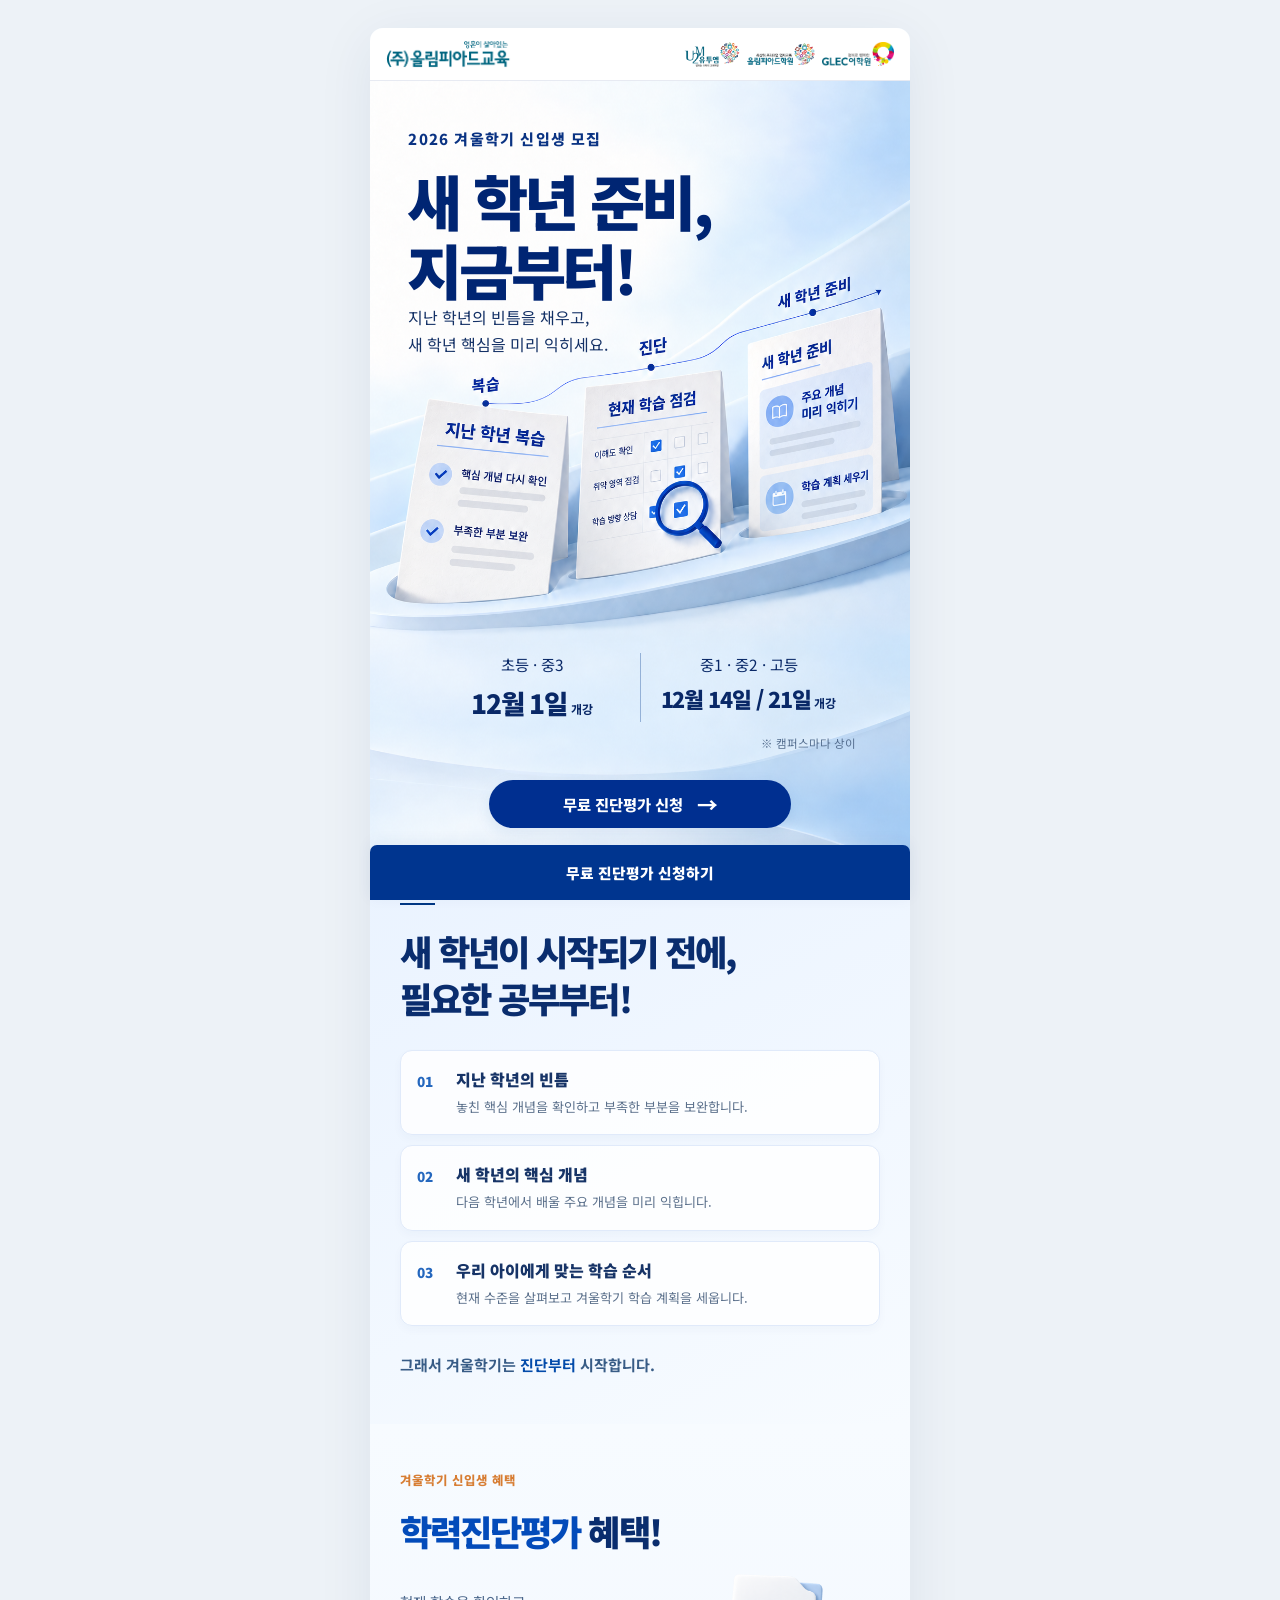
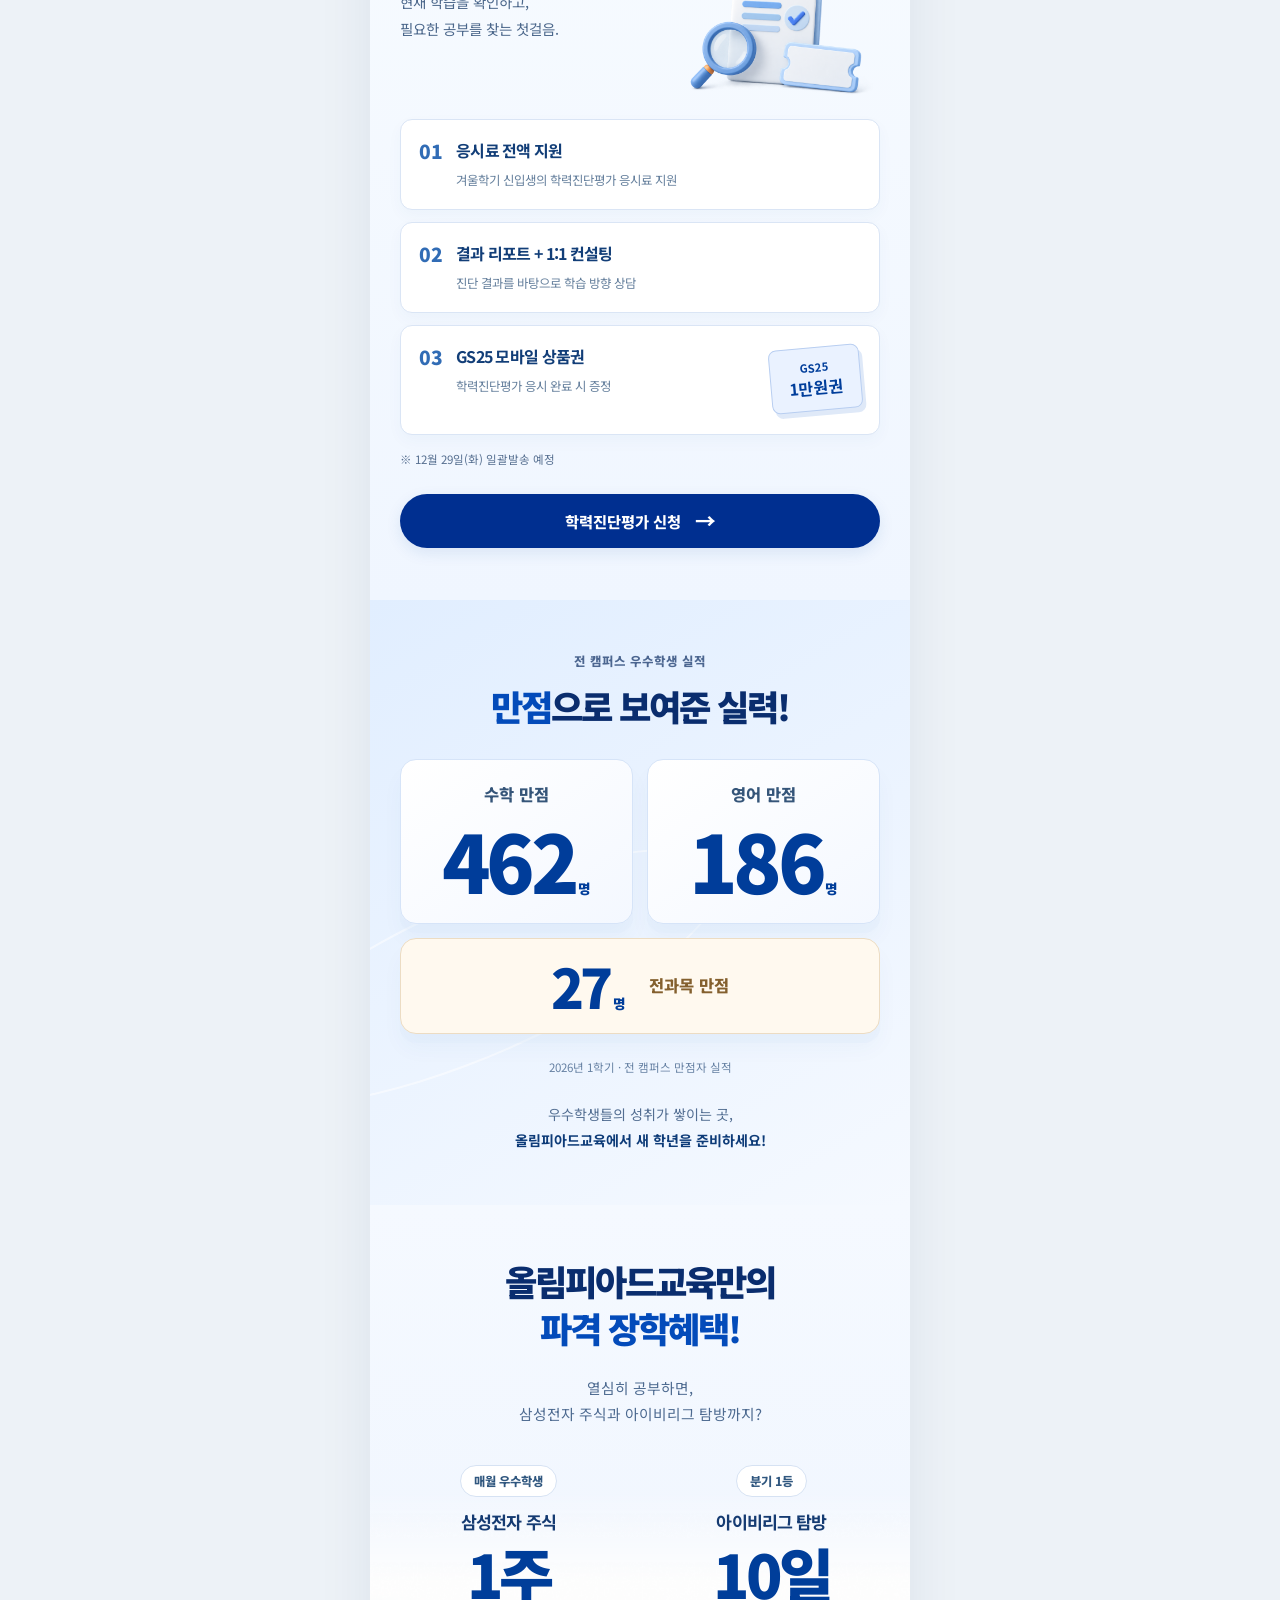
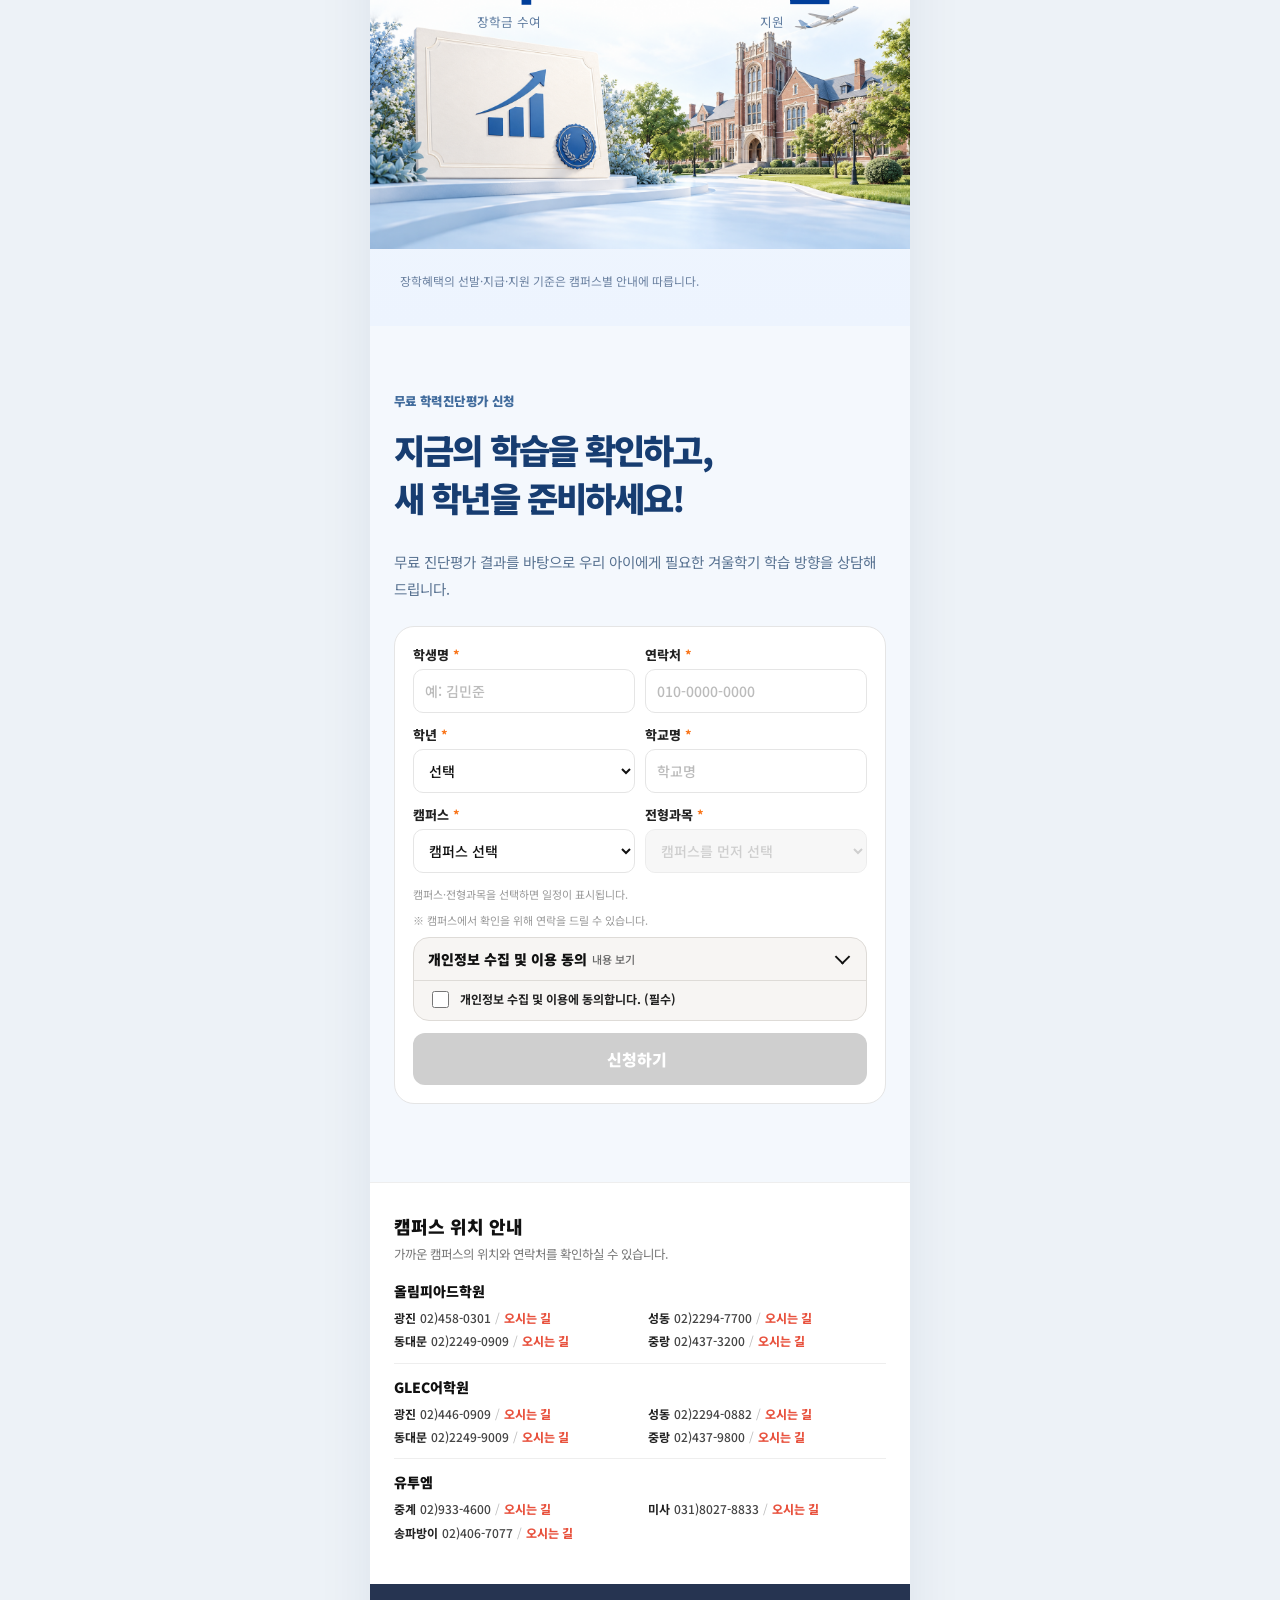
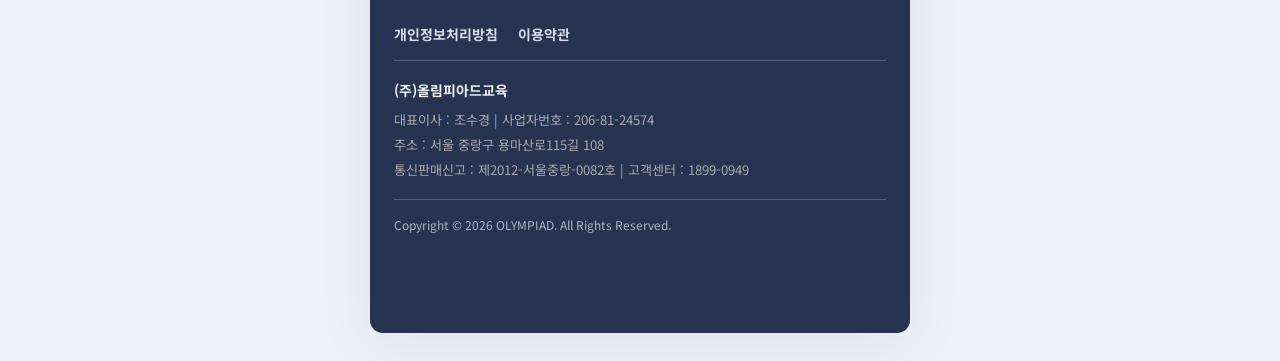
==== commit dc42bcd9: "Update December opening dates and voucher dispatch notice" ====
--- a/index.html
+++ b/index.html
@@ -6,15 +6,38 @@
   <meta name="theme-color" content="#10294b">
   <meta name="description" content="2026 겨울학기 신입생 모집. 새 학년을 준비하는 겨울, 무료 진단평가와 학습 상담으로 우리 아이에게 필요한 학습부터 시작하세요.">
   <title>2026 겨울학기 신입생 모집 | 올림피아드교육</title>
+  <!-- Google tag (gtag.js) -->
+  <script async src="https://www.googletagmanager.com/gtag/js?id=G-TMH38TYK4W"></script>
+  <script>
+    window.dataLayer = window.dataLayer || [];
+    function gtag(){dataLayer.push(arguments);}
+    gtag('js', new Date());
+    gtag('config', 'G-TMH38TYK4W');
+  </script>
+  <!-- Meta Pixel: production -->
+  <script>
+    !function(f,b,e,v,n,t,s)
+    {if(f.fbq)return;n=f.fbq=function(){n.callMethod?
+    n.callMethod.apply(n,arguments):n.queue.push(arguments)};
+    if(!f._fbq)f._fbq=n;n.push=n;n.loaded=!0;n.version='2.0';
+    n.queue=[];t=b.createElement(e);t.async=!0;
+    t.src=v;s=b.getElementsByTagName(e)[0];
+    s.parentNode.insertBefore(t,s)}(window, document,'script',
+    'https://connect.facebook.net/en_US/fbevents.js');
+    fbq('init', '1519104332909986');
+    fbq('track', 'PageView');
+  </script>
   <link rel="icon" type="image/svg+xml" href="data:image/svg+xml,%3Csvg xmlns='http://www.w3.org/2000/svg' viewBox='0 0 64 64'%3E%3Crect width='64' height='64' rx='14' fill='%2310294b'/%3E%3Cpath d='M14 46 30 17l8 14 12-8' fill='none' stroke='%2336c5d8' stroke-width='7' stroke-linecap='round' stroke-linejoin='round'/%3E%3C/svg%3E">
   <link rel="preconnect" href="https://fonts.googleapis.com">
   <link rel="preconnect" href="https://fonts.gstatic.com" crossorigin>
   <link href="https://fonts.googleapis.com/css2?family=Noto+Sans+KR:wght@400;500;600;700;800;900&display=swap" rel="stylesheet">
   <link rel="stylesheet" href="styles.css">
-  <link rel="stylesheet" href="journey.css?v=20261006-spacing">
+  <link rel="stylesheet" href="journey.css?v=20261028-notices">
   <link rel="stylesheet" href="application-form.css?v=20261012-compact-popup">
 </head>
 <body>
+  <noscript><img height="1" width="1" style="display:none" alt=""
+    src="https://www.facebook.com/tr?id=1519104332909986&amp;ev=PageView&amp;noscript=1"></noscript>
   <div class="page-shell">
     <header class="site-header">
       <img class="top-logo" src="assets/logo-edu.png" alt="올림피아드교육">
@@ -34,8 +57,9 @@
         <div class="hero-enrollment">
           <div class="campaign-dates" aria-label="겨울학기 개강 일정">
             <div><span>초등 · 중3</span><strong>12월 1일</strong><small>개강</small></div>
-            <div><span>중1 · 중2 · 고등</span><strong>12월 14일</strong><small>개강</small></div>
+            <div><span>중1 · 중2 · 고등</span><strong class="multi-opening-date">12월 14일 / 21일</strong><small>개강</small></div>
           </div>
+          <p class="opening-note">※ 캠퍼스마다 상이</p>
           <a class="campaign-button" href="#consultation">무료 진단평가 신청 <span aria-hidden="true">→</span></a>
         </div>
       </section>
@@ -68,6 +92,7 @@
           <li><span>02</span><div><h3>결과 리포트 + 1:1 컨설팅</h3><p>진단 결과를 바탕으로 학습 방향 상담</p></div></li>
           <li class="voucher-benefit"><span>03</span><div><h3>GS25 모바일 상품권</h3><p>학력진단평가 응시 완료 시 증정</p><b class="voucher-ticket"><span>GS25</span><strong>1만원권</strong></b></div></li>
         </ol>
+        <p class="benefit-dispatch-note">※ 12월 29일(화) 일괄발송 예정</p>
         <a class="campaign-button" href="#consultation">학력진단평가 신청 <span aria-hidden="true">→</span></a>
       </section>
 
@@ -249,6 +274,6 @@
 
 
   <script src="config.js?v=20261012-original-form"></script>
-  <script src="application-form.js?v=20261012-compact-popup"></script>
+  <script src="application-form.js?v=20261013-meta"></script>
 </body>
 </html>
--- a/journey.css
+++ b/journey.css
@@ -18,6 +18,9 @@
 .campaign-dates>div+div{border-left:1px solid #94b1d7}
 .campaign-dates span{display:block;font-size:clamp(.7rem,2.8vw,.96rem);margin-bottom:8px}
 .campaign-dates strong{font-size:clamp(1.05rem,4.6vw,1.65rem);font-weight:900;letter-spacing:-.05em}.campaign-dates small{font-size:.75rem;margin-left:4px;font-weight:700}
+.campaign-dates .multi-opening-date{font-size:clamp(.88rem,3.5vw,1.35rem);white-space:nowrap}
+.opening-note{margin:12px 10% 0;text-align:right;font-size:.72rem;line-height:1.7;color:#566f90}
+.benefit-dispatch-note{margin:-10px 0 24px;font-size:.72rem;line-height:1.7;color:#566f90}
 .campaign-button{display:flex;align-items:center;justify-content:center;gap:14px;background:#002f90;color:#fff;text-align:center;font-size:.96rem;font-weight:800;text-decoration:none;padding:16px 20px;border-radius:28px;box-shadow:0 5px 15px #124ea01a}
 .campaign-button:hover{background:#0043ba}.campaign-button span{font-size:1.3rem;line-height:1}
 .hero-enrollment>.campaign-button{margin:26px 22% 0;font-size:clamp(.74rem,2.7vw,.96rem);padding:13px 5px}
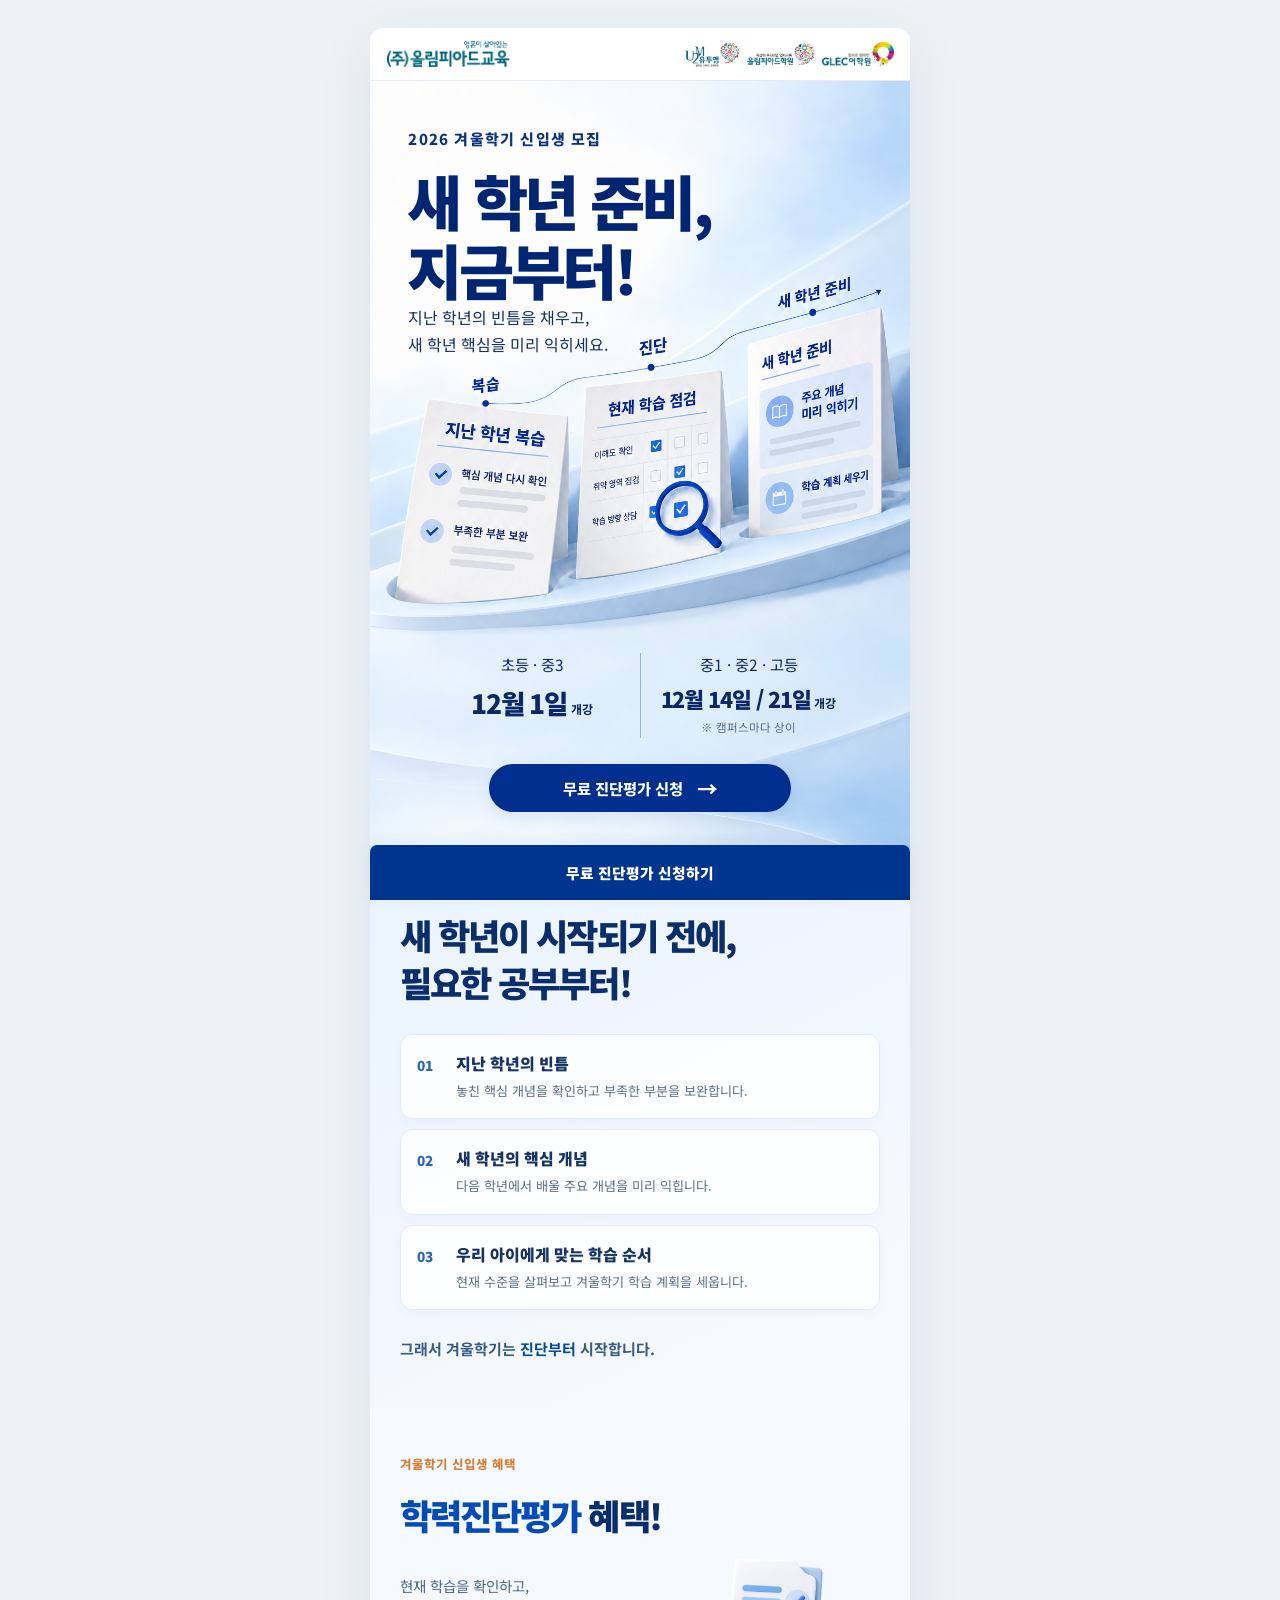
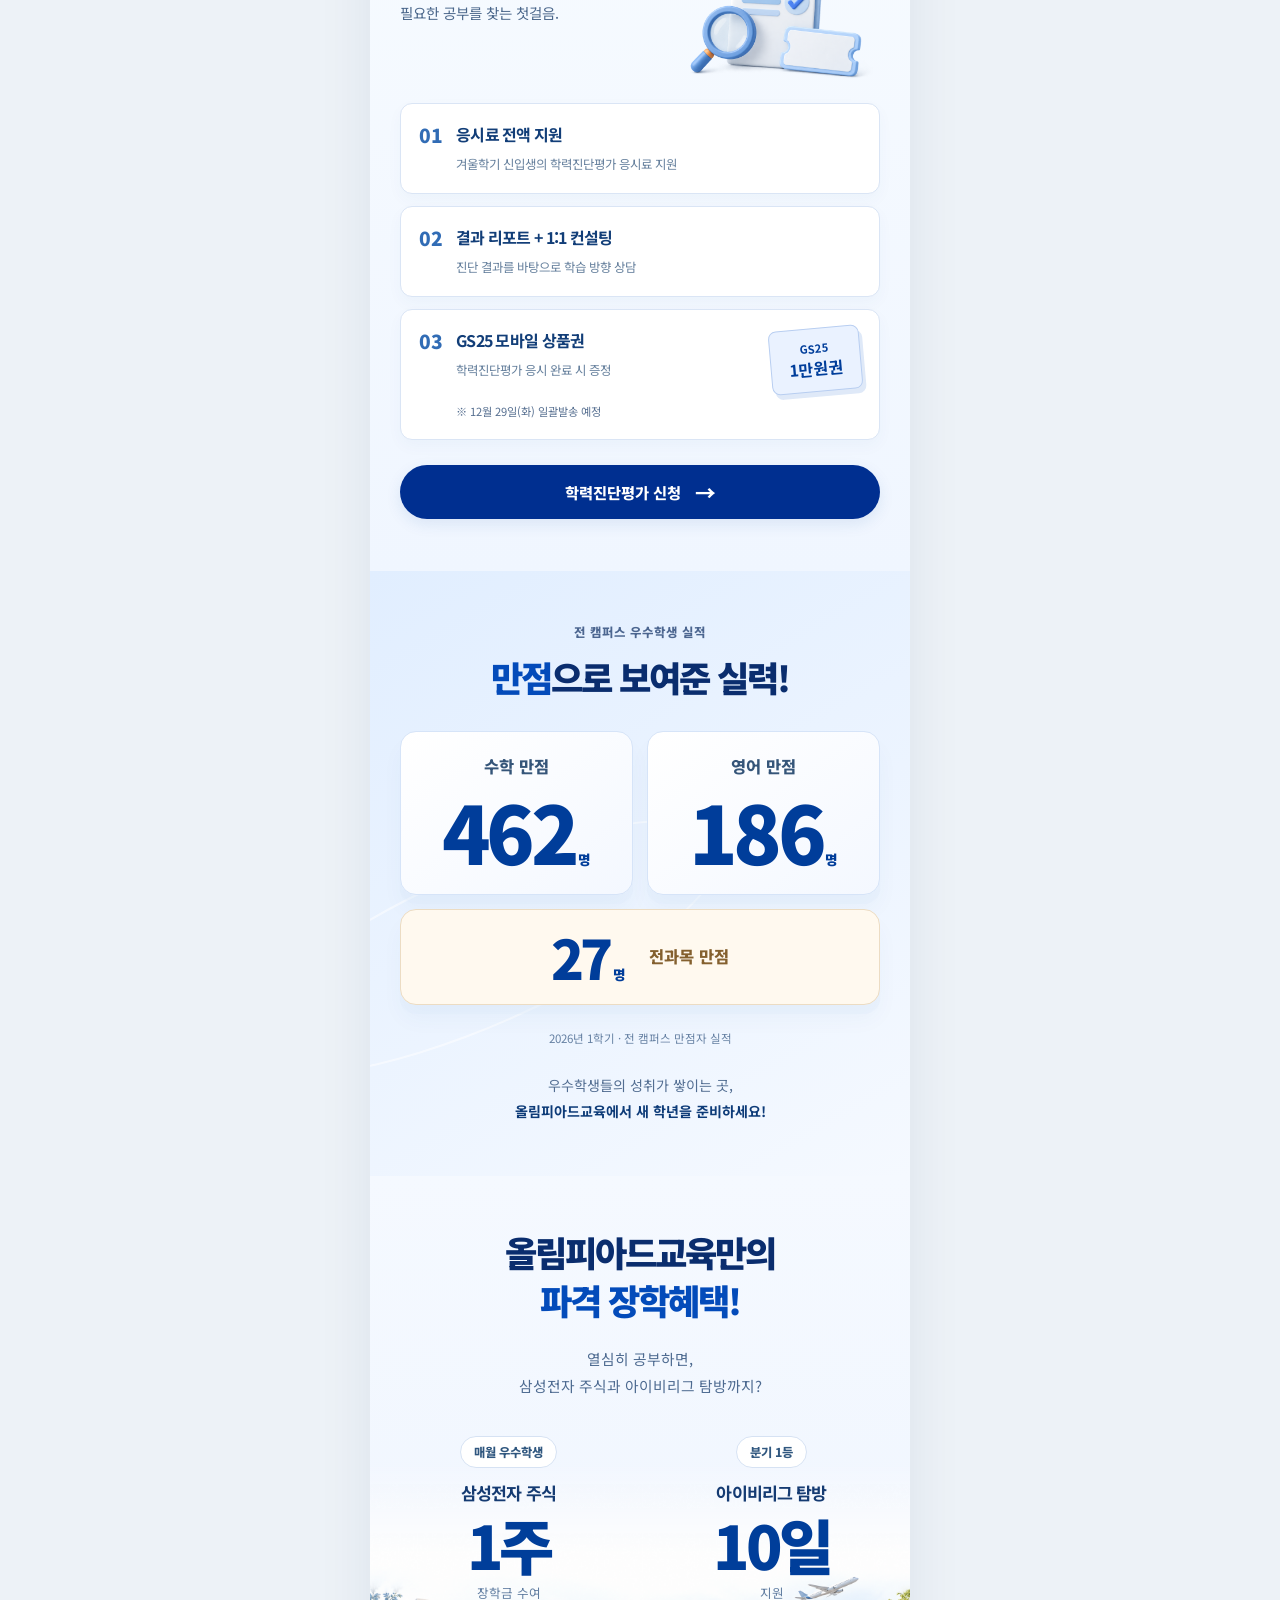
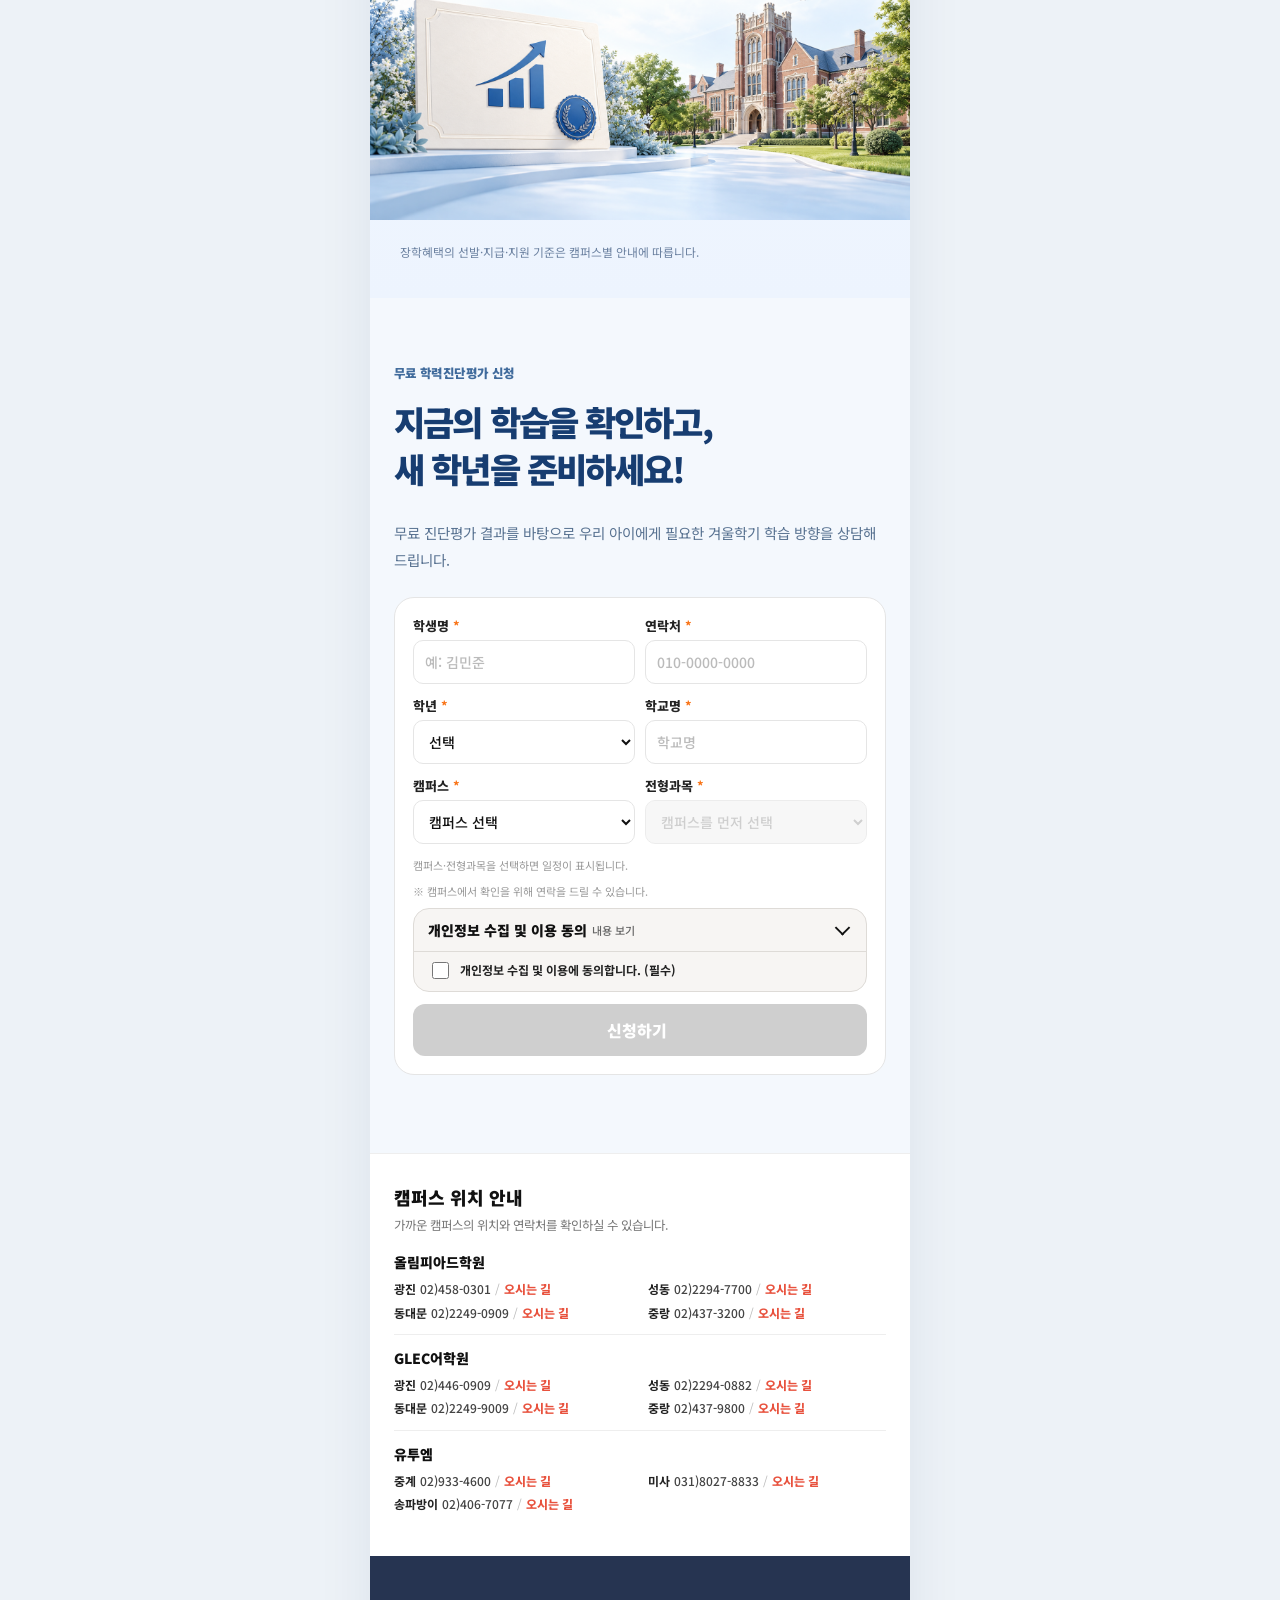
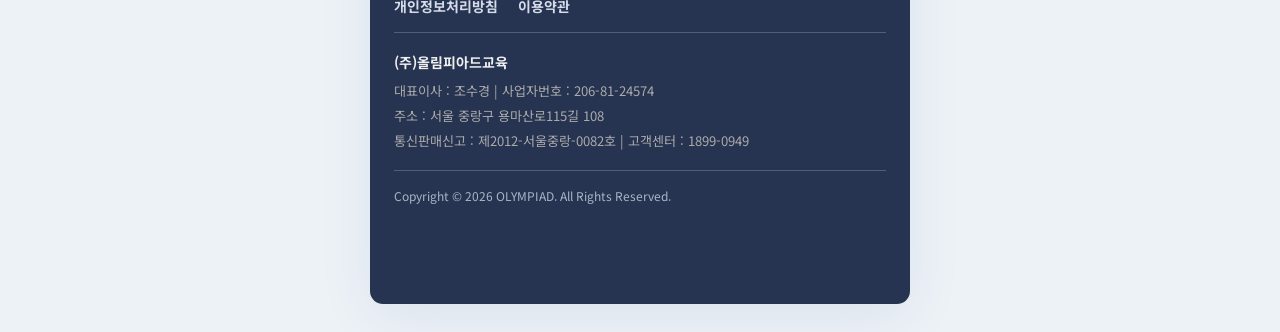
==== commit 8a193fbf: "Align opening and voucher notices within their content blocks" ====
--- a/index.html
+++ b/index.html
@@ -32,7 +32,7 @@
   <link rel="preconnect" href="https://fonts.gstatic.com" crossorigin>
   <link href="https://fonts.googleapis.com/css2?family=Noto+Sans+KR:wght@400;500;600;700;800;900&display=swap" rel="stylesheet">
   <link rel="stylesheet" href="styles.css">
-  <link rel="stylesheet" href="journey.css?v=20261028-notices">
+  <link rel="stylesheet" href="journey.css?v=20261028-notice-layout">
   <link rel="stylesheet" href="application-form.css?v=20261012-compact-popup">
 </head>
 <body>
@@ -57,9 +57,8 @@
         <div class="hero-enrollment">
           <div class="campaign-dates" aria-label="겨울학기 개강 일정">
             <div><span>초등 · 중3</span><strong>12월 1일</strong><small>개강</small></div>
-            <div><span>중1 · 중2 · 고등</span><strong class="multi-opening-date">12월 14일 / 21일</strong><small>개강</small></div>
+            <div><span>중1 · 중2 · 고등</span><strong class="multi-opening-date">12월 14일 / 21일</strong><small>개강</small><p class="opening-note">※ 캠퍼스마다 상이</p></div>
           </div>
-          <p class="opening-note">※ 캠퍼스마다 상이</p>
           <a class="campaign-button" href="#consultation">무료 진단평가 신청 <span aria-hidden="true">→</span></a>
         </div>
       </section>
@@ -90,9 +89,8 @@
         <ol class="benefit-lines">
           <li><span>01</span><div><h3>응시료 전액 지원</h3><p>겨울학기 신입생의 학력진단평가 응시료 지원</p></div></li>
           <li><span>02</span><div><h3>결과 리포트 + 1:1 컨설팅</h3><p>진단 결과를 바탕으로 학습 방향 상담</p></div></li>
-          <li class="voucher-benefit"><span>03</span><div><h3>GS25 모바일 상품권</h3><p>학력진단평가 응시 완료 시 증정</p><b class="voucher-ticket"><span>GS25</span><strong>1만원권</strong></b></div></li>
+          <li class="voucher-benefit"><span>03</span><div><div class="voucher-copy"><h3>GS25 모바일 상품권</h3><p>학력진단평가 응시 완료 시 증정</p></div><b class="voucher-ticket"><span>GS25</span><strong>1만원권</strong></b><p class="benefit-dispatch-note">※ 12월 29일(화) 일괄발송 예정</p></div></li>
         </ol>
-        <p class="benefit-dispatch-note">※ 12월 29일(화) 일괄발송 예정</p>
         <a class="campaign-button" href="#consultation">학력진단평가 신청 <span aria-hidden="true">→</span></a>
       </section>
 
--- a/journey.css
+++ b/journey.css
@@ -19,8 +19,8 @@
 .campaign-dates span{display:block;font-size:clamp(.7rem,2.8vw,.96rem);margin-bottom:8px}
 .campaign-dates strong{font-size:clamp(1.05rem,4.6vw,1.65rem);font-weight:900;letter-spacing:-.05em}.campaign-dates small{font-size:.75rem;margin-left:4px;font-weight:700}
 .campaign-dates .multi-opening-date{font-size:clamp(.88rem,3.5vw,1.35rem);white-space:nowrap}
-.opening-note{margin:12px 10% 0;text-align:right;font-size:.72rem;line-height:1.7;color:#566f90}
-.benefit-dispatch-note{margin:-10px 0 24px;font-size:.72rem;line-height:1.7;color:#566f90}
+.opening-note{margin:4px 0 0;text-align:center;font-size:.72rem;line-height:1.7;color:#566f90}
+.benefit-lines .benefit-dispatch-note{grid-column:1/-1;margin:0;text-align:left;font-size:.7rem;line-height:1.7;color:#566f90}
 .campaign-button{display:flex;align-items:center;justify-content:center;gap:14px;background:#002f90;color:#fff;text-align:center;font-size:.96rem;font-weight:800;text-decoration:none;padding:16px 20px;border-radius:28px;box-shadow:0 5px 15px #124ea01a}
 .campaign-button:hover{background:#0043ba}.campaign-button span{font-size:1.3rem;line-height:1}
 .hero-enrollment>.campaign-button{margin:26px 22% 0;font-size:clamp(.74rem,2.7vw,.96rem);padding:13px 5px}
@@ -38,6 +38,9 @@
 .benefit-lines li{display:flex;gap:13px;padding:18px;background:#fff;border:1px solid #dae5f5;border-radius:12px;box-shadow:0 6px 16px #294e8109}
 .benefit-lines li>span{font-size:1.2rem;font-weight:900;color:#316cb5;line-height:1.4}.benefit-lines li>div{flex:1;min-width:0}.benefit-lines h3{font-size:1rem;line-height:1.55;letter-spacing:-.045em;margin:0 0 7px;color:#123e78}.benefit-lines p{font-size:.78rem;line-height:1.7;color:#66809d;margin:0}
 .voucher-benefit>div{position:relative;padding-right:97px;min-height:72px}.voucher-ticket{position:absolute;right:0;top:3px;width:91px;min-height:64px;border:1px solid #b8cef1;border-radius:8px;transform:rotate(-5deg);background:#eaf2ff;color:#003e9b;display:flex;flex-direction:column;align-items:center;justify-content:center;box-shadow:3px 5px 0 #dfe9f8}.voucher-ticket span{font-size:.7rem}.voucher-ticket strong{font-size:1rem;line-height:1.5}
+.voucher-benefit>div{display:grid;grid-template-columns:minmax(0,1fr) 91px;align-items:start;gap:10px 13px;padding-right:0}
+.voucher-copy{min-width:0}
+.voucher-benefit .voucher-ticket{position:static;grid-column:2;grid-row:1;width:91px;margin:0}
 .achievement{background:linear-gradient(150deg,#e1eeff,#f5f9ff);overflow:hidden;text-align:center}
 .achievement:before{content:'';position:absolute;width:520px;height:150px;border:2px solid #fff8;border-radius:50%;left:-150px;top:300px;transform:rotate(-24deg);pointer-events:none}
 .achievement .campaign-label{margin-bottom:12px}.achievement h2{margin-bottom:30px}
